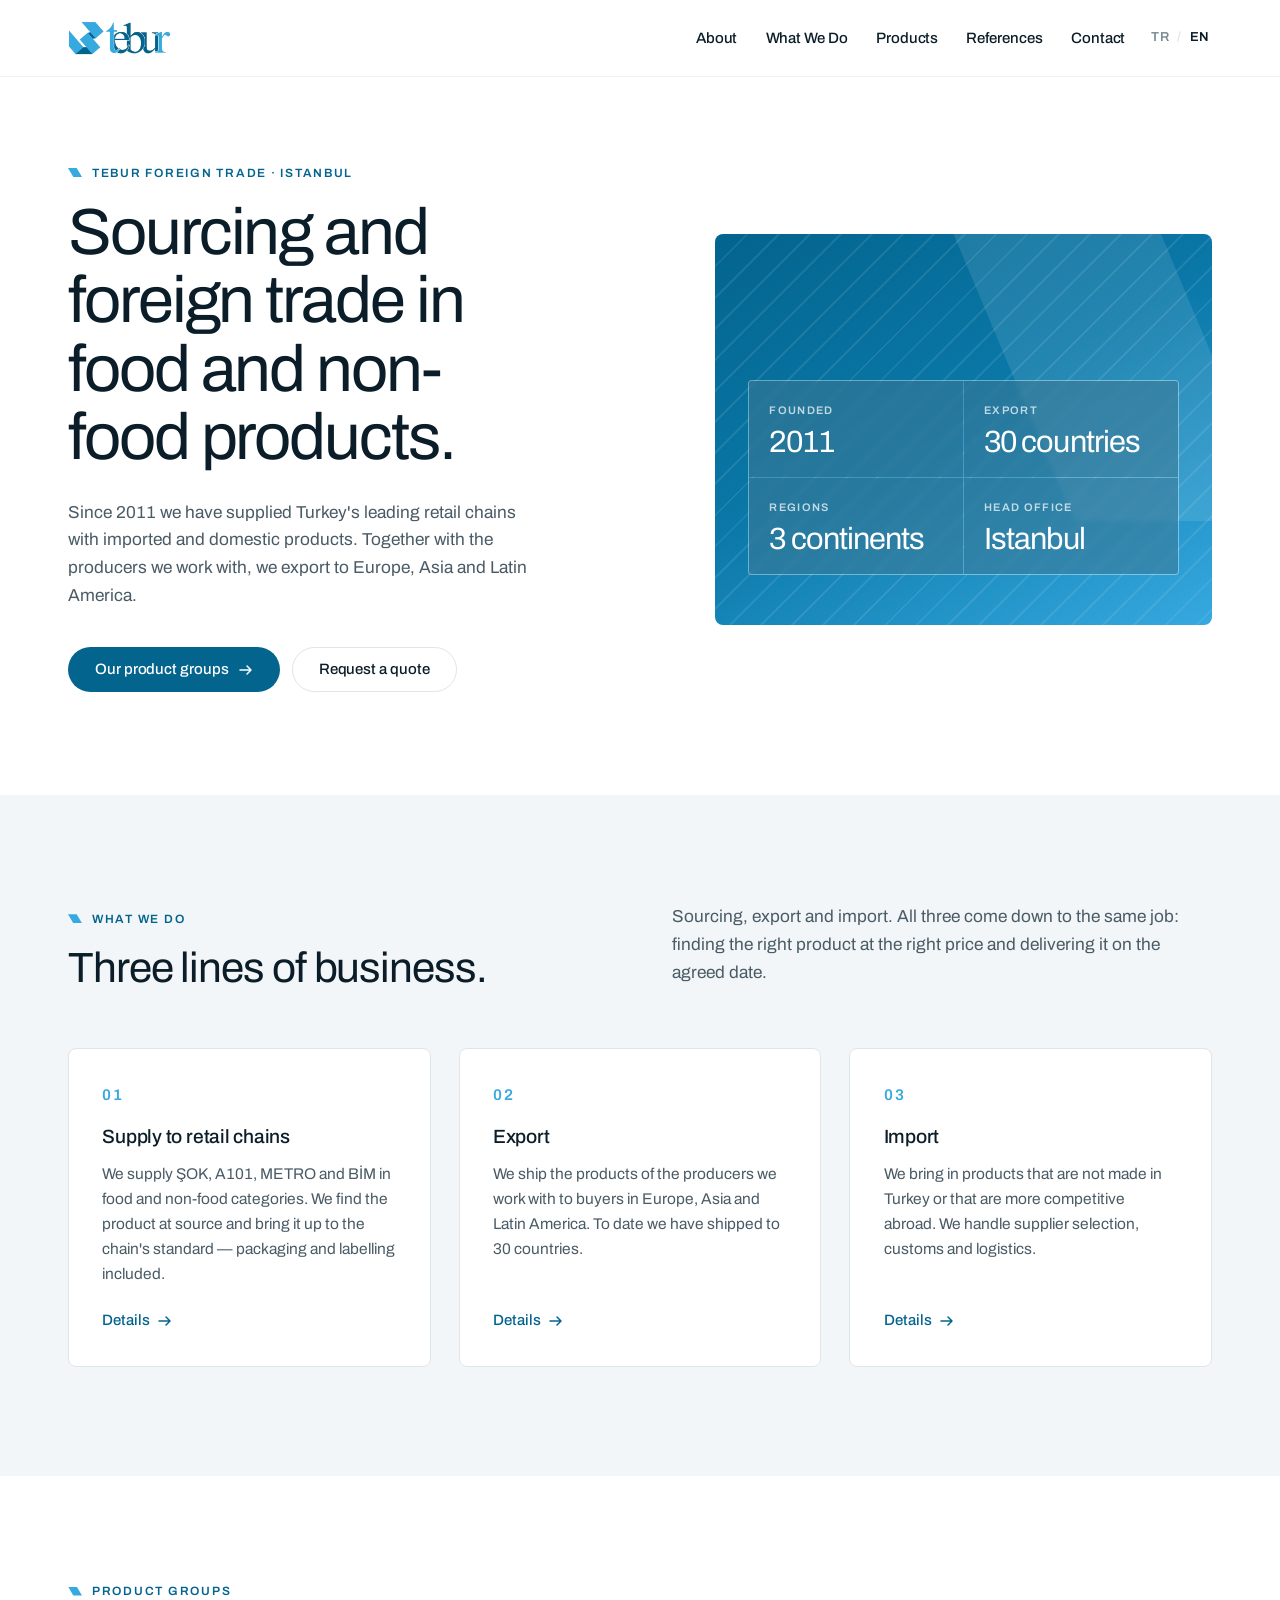
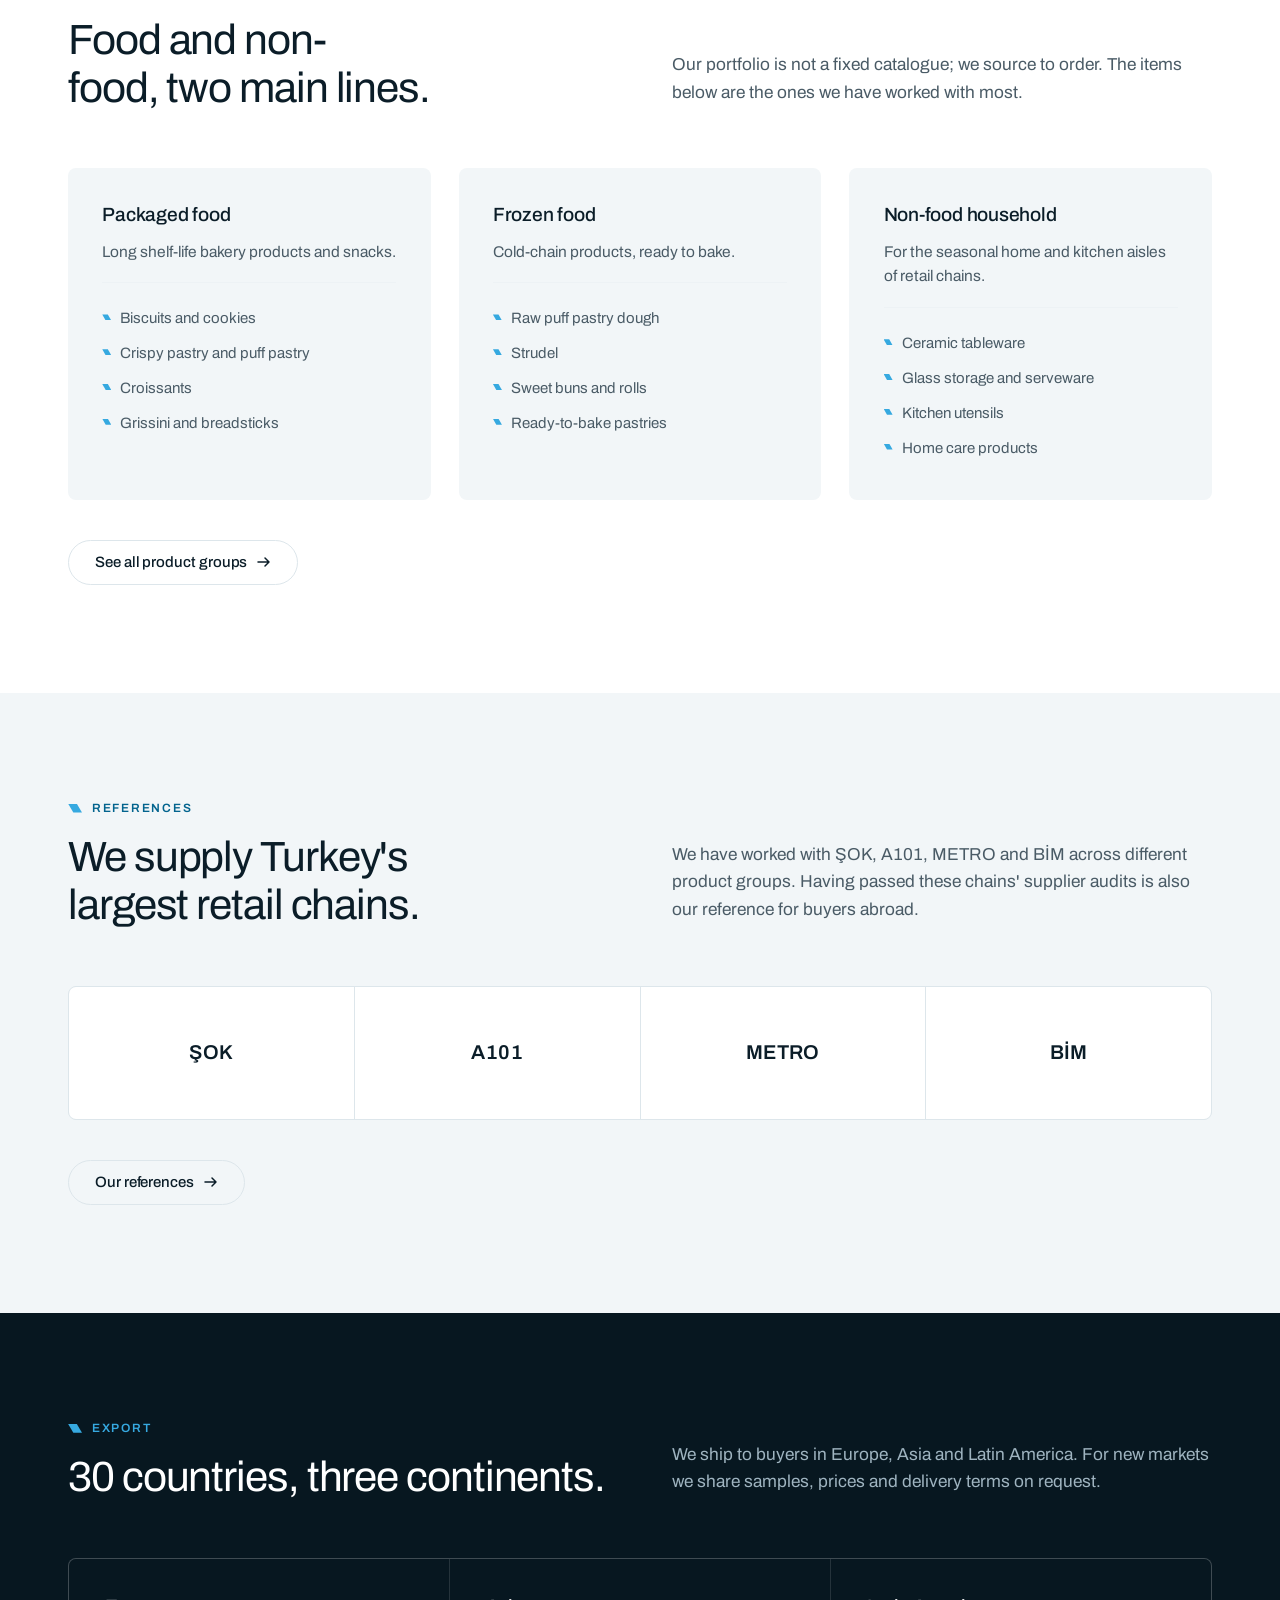
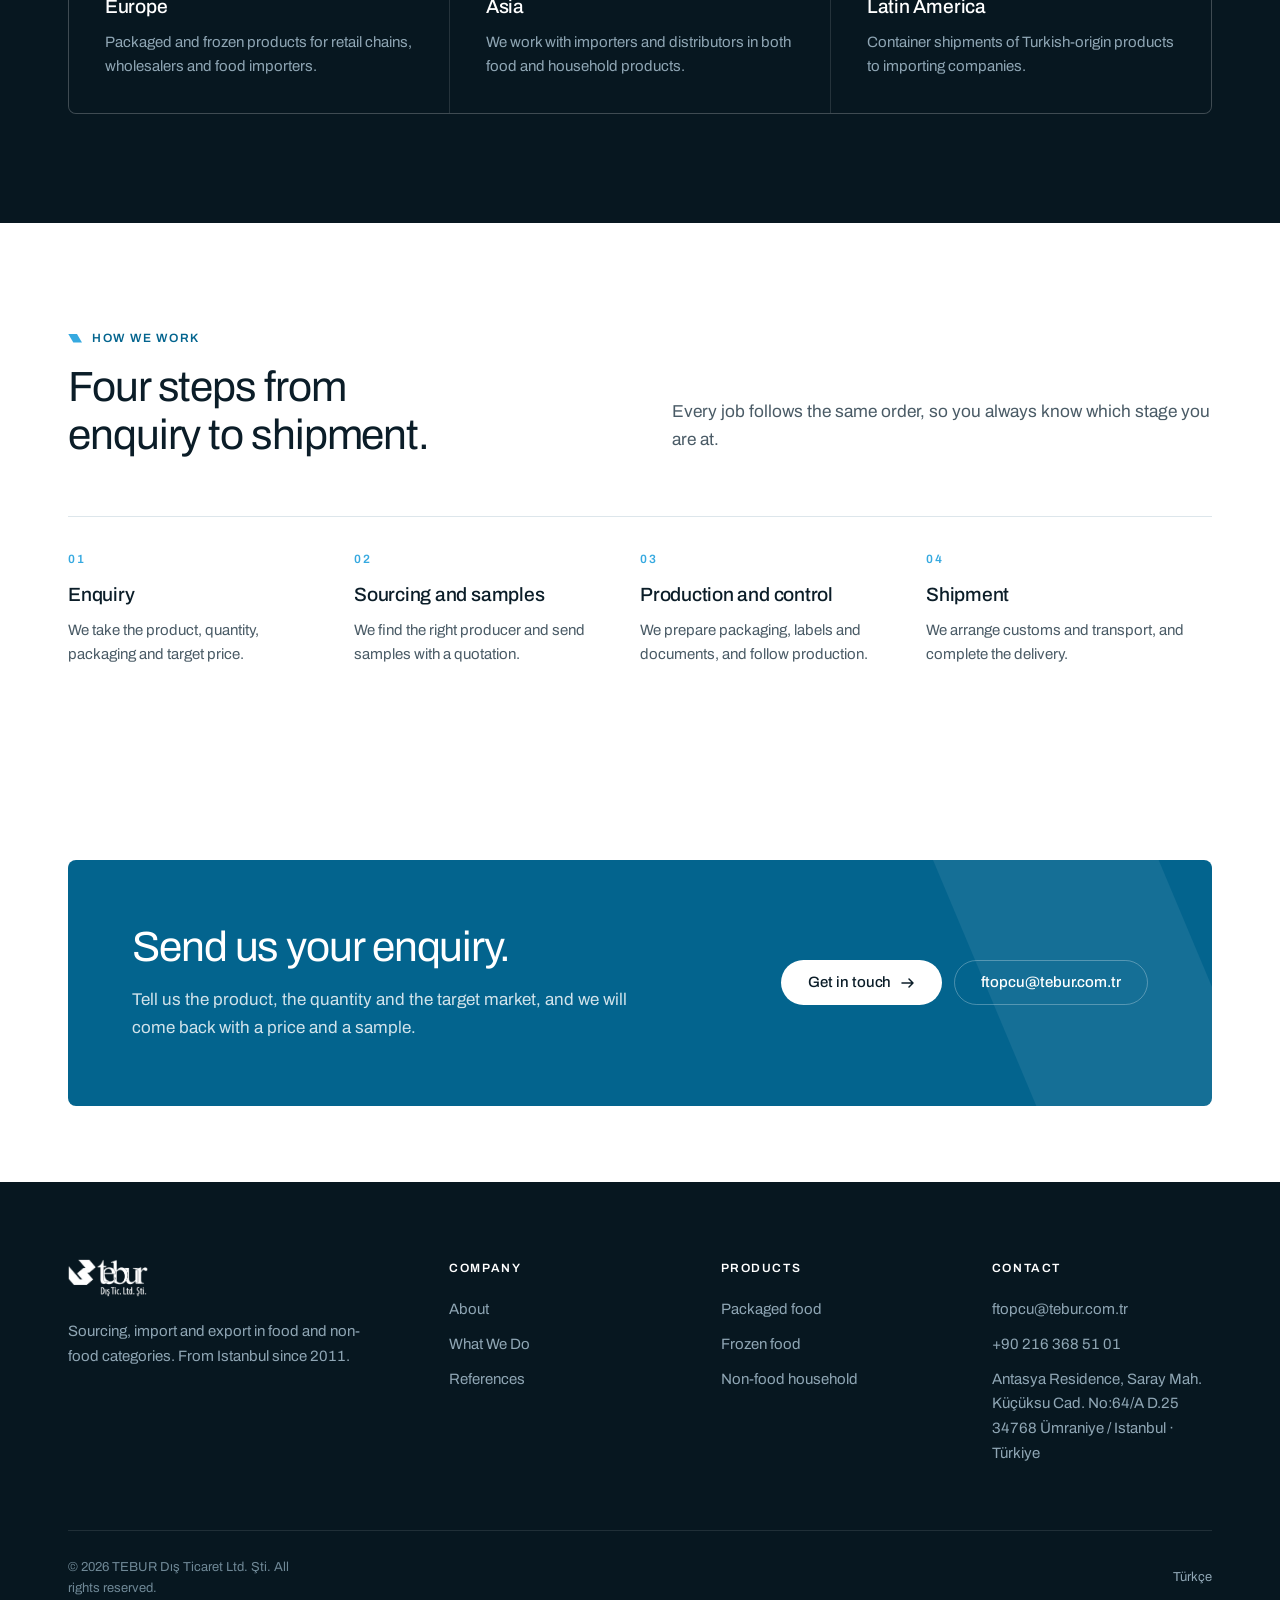
==== en/index.html @ 94c121f2 "TEBUR Dış Ticaret kurumsal web sitesi Türkçe ve İngilizce, 12 sayfalık statik site.  Co-Authored-By:" ====
<!DOCTYPE html>
<html lang="en">
<head>
<meta charset="utf-8">
<meta name="viewport" content="width=device-width, initial-scale=1">
<title>TEBUR Foreign Trade | Sourcing and Export of Food and Non-Food Products</title>
<meta name="description" content="We have supplied Turkey's leading retail chains with food and non-food products since 2011, and export to 30 countries across three continents.">
<link rel="canonical" href="https://www.tebur.com.tr/en/">
<link rel="alternate" hreflang="tr" href="https://www.tebur.com.tr/">
<link rel="alternate" hreflang="en" href="https://www.tebur.com.tr/en/">
<link rel="alternate" hreflang="x-default" href="https://www.tebur.com.tr/">
<meta name="robots" content="index, follow">
<meta name="theme-color" content="#03648E">

<meta property="og:type" content="website">
<meta property="og:locale" content="en_US">
<meta property="og:locale:alternate" content="tr_TR">
<meta property="og:site_name" content="TEBUR Foreign Trade">
<meta property="og:title" content="TEBUR Foreign Trade | Sourcing and Export of Food and Non-Food Products">
<meta property="og:description" content="Supplying retail chains in Turkey, exporting to 30 countries across three continents.">
<meta property="og:url" content="https://www.tebur.com.tr/en/">
<meta property="og:image" content="https://www.tebur.com.tr/assets/img/mark.png">
<meta name="twitter:card" content="summary">

<link rel="icon" href="../assets/img/favicon-32.png" sizes="32x32" type="image/png">
<link rel="apple-touch-icon" href="../assets/img/apple-touch-icon.png">

<link rel="preconnect" href="https://fonts.googleapis.com">
<link rel="preconnect" href="https://fonts.gstatic.com" crossorigin>
<link href="https://fonts.googleapis.com/css2?family=Archivo:wght@300;400;500;600&display=swap" rel="stylesheet">
<link rel="stylesheet" href="../assets/css/style.css">

<script type="application/ld+json">
{
  "@context": "https://schema.org",
  "@type": "Organization",
  "name": "TEBUR Dış Ticaret Ltd. Şti.",
  "alternateName": "TEBUR Foreign Trade",
  "url": "https://www.tebur.com.tr/en/",
  "logo": "https://www.tebur.com.tr/assets/img/logo.png",
  "foundingDate": "2011",
  "description": "Foreign trade company sourcing, importing and exporting food and non-food products.",
  "email": "ftopcu@tebur.com.tr",
  "telephone": "+90 216 368 51 01",
  "faxNumber": "+90 216 368 51 02",
  "address": {
    "@type": "PostalAddress",
    "streetAddress": "Antasya Residence, Saray Mah. Küçüksu Cad. No:64/A D.25",
    "addressLocality": "Ümraniye",
    "addressRegion": "İstanbul",
    "postalCode": "34768",
    "addressCountry": "TR"
  },
  "areaServed": ["Europe", "Asia", "Latin America", "Turkey"],
  "knowsLanguage": ["tr", "en"]
}
</script>
</head>
<body>
<a class="skip-link" href="#main">Skip to content</a>

<header class="site-header">
  <div class="container site-header__inner">
    <a class="brand" href="index.html" aria-label="TEBUR Foreign Trade — home">
      <img src="../assets/img/logo-header.png" alt="TEBUR Dış Ticaret Ltd. Şti." width="793" height="262">
    </a>
    <nav class="nav" id="site-nav" aria-label="Main menu">
      <ul class="nav__list">
        <li><a href="about.html">About</a></li>
        <li><a href="what-we-do.html">What We Do</a></li>
        <li><a href="products.html">Products</a></li>
        <li><a href="references.html">References</a></li>
        <li><a href="contact.html">Contact</a></li>
      </ul>
    </nav>
    <div class="header-actions">
      <div class="lang-switch">
        <a href="../index.html" hreflang="tr">TR</a>
        <span aria-hidden="true">/</span>
        <a href="index.html" aria-current="true" hreflang="en">EN</a>
      </div>
      <button class="nav-toggle" type="button" aria-expanded="false" aria-controls="site-nav" aria-label="Open menu">
        <span class="nav-toggle__bars" aria-hidden="true"></span>
      </button>
    </div>
  </div>
</header>

<main id="main">

  <section class="hero">
    <div class="container hero__grid">
      <div>
        <p class="eyebrow">TEBUR Foreign Trade · Istanbul</p>
        <h1 class="display hero__title">Sourcing and foreign trade in food and non-food products.</h1>
        <p class="lead hero__text">Since 2011 we have supplied Turkey's leading retail chains with imported and domestic products. Together with the producers we work with, we export to Europe, Asia and Latin America.</p>
        <div class="btn-row hero__actions">
          <a class="btn btn--primary" href="products.html">Our product groups
            <svg width="14" height="14" viewBox="0 0 14 14" fill="none" aria-hidden="true"><path d="M1 7h11M8 3l4 4-4 4" stroke="currentColor" stroke-width="1.5" stroke-linecap="round" stroke-linejoin="round"/></svg>
          </a>
          <a class="btn btn--ghost" href="contact.html">Request a quote</a>
        </div>
      </div>

      <div class="hero__panel">
        <div class="hero__panel-content">
          <dl class="panel-stats">
            <div><dt>Founded</dt><dd>2011</dd></div>
            <div><dt>Export</dt><dd>30 countries</dd></div>
            <div><dt>Regions</dt><dd>3 continents</dd></div>
            <div><dt>Head office</dt><dd>Istanbul</dd></div>
          </dl>
        </div>
      </div>
    </div>
  </section>

  <section class="section section--mist">
    <div class="container">
      <div class="split reveal">
        <div>
          <p class="eyebrow">What we do</p>
          <h2 class="h2">Three lines of business.</h2>
        </div>
        <p class="lead">Sourcing, export and import. All three come down to the same job: finding the right product at the right price and delivering it on the agreed date.</p>
      </div>

      <div class="grid grid--3 mt-xl reveal">
        <article class="card">
          <p class="card__index">01</p>
          <h3 class="h3">Supply to retail chains</h3>
          <p>We supply ŞOK, A101, METRO and BİM in food and non-food categories. We find the product at source and bring it up to the chain's standard — packaging and labelling included.</p>
          <a class="link-arrow" href="what-we-do.html">Details
            <svg width="14" height="14" viewBox="0 0 14 14" fill="none" aria-hidden="true"><path d="M1 7h11M8 3l4 4-4 4" stroke="currentColor" stroke-width="1.5" stroke-linecap="round" stroke-linejoin="round"/></svg>
          </a>
        </article>
        <article class="card">
          <p class="card__index">02</p>
          <h3 class="h3">Export</h3>
          <p>We ship the products of the producers we work with to buyers in Europe, Asia and Latin America. To date we have shipped to 30 countries.</p>
          <a class="link-arrow" href="what-we-do.html">Details
            <svg width="14" height="14" viewBox="0 0 14 14" fill="none" aria-hidden="true"><path d="M1 7h11M8 3l4 4-4 4" stroke="currentColor" stroke-width="1.5" stroke-linecap="round" stroke-linejoin="round"/></svg>
          </a>
        </article>
        <article class="card">
          <p class="card__index">03</p>
          <h3 class="h3">Import</h3>
          <p>We bring in products that are not made in Turkey or that are more competitive abroad. We handle supplier selection, customs and logistics.</p>
          <a class="link-arrow" href="what-we-do.html">Details
            <svg width="14" height="14" viewBox="0 0 14 14" fill="none" aria-hidden="true"><path d="M1 7h11M8 3l4 4-4 4" stroke="currentColor" stroke-width="1.5" stroke-linecap="round" stroke-linejoin="round"/></svg>
          </a>
        </article>
      </div>
    </div>
  </section>

  <section class="section">
    <div class="container">
      <div class="split reveal">
        <div>
          <p class="eyebrow">Product groups</p>
          <h2 class="h2">Food and non-food, two main lines.</h2>
        </div>
        <p class="lead">Our portfolio is not a fixed catalogue; we source to order. The items below are the ones we have worked with most.</p>
      </div>

      <div class="grid grid--3 mt-xl reveal">
        <article class="card card--flat">
          <h3 class="h3">Packaged food</h3>
          <p>Long shelf-life bakery products and snacks.</p>
          <ul class="card__list">
            <li>Biscuits and cookies</li>
            <li>Crispy pastry and puff pastry</li>
            <li>Croissants</li>
            <li>Grissini and breadsticks</li>
          </ul>
        </article>
        <article class="card card--flat">
          <h3 class="h3">Frozen food</h3>
          <p>Cold-chain products, ready to bake.</p>
          <ul class="card__list">
            <li>Raw puff pastry dough</li>
            <li>Strudel</li>
            <li>Sweet buns and rolls</li>
            <li>Ready-to-bake pastries</li>
          </ul>
        </article>
        <article class="card card--flat">
          <h3 class="h3">Non-food household</h3>
          <p>For the seasonal home and kitchen aisles of retail chains.</p>
          <ul class="card__list">
            <li>Ceramic tableware</li>
            <li>Glass storage and serveware</li>
            <li>Kitchen utensils</li>
            <li>Home care products</li>
          </ul>
        </article>
      </div>

      <div class="btn-row mt-l reveal">
        <a class="btn btn--ghost" href="products.html">See all product groups
          <svg width="14" height="14" viewBox="0 0 14 14" fill="none" aria-hidden="true"><path d="M1 7h11M8 3l4 4-4 4" stroke="currentColor" stroke-width="1.5" stroke-linecap="round" stroke-linejoin="round"/></svg>
        </a>
      </div>
    </div>
  </section>

  <section class="section section--mist">
    <div class="container">
      <div class="split reveal">
        <div>
          <p class="eyebrow">References</p>
          <h2 class="h2">We supply Turkey's largest retail chains.</h2>
        </div>
        <p class="lead">We have worked with ŞOK, A101, METRO and BİM across different product groups. Having passed these chains' supplier audits is also our reference for buyers abroad.</p>
      </div>

      <ul class="refs mt-xl reveal">
        <li><img src="../assets/img/logos/sok.png" alt="ŞOK Marketler" onerror="this.hidden=true;this.nextElementSibling.hidden=false"><span class="refs__name" hidden>ŞOK</span></li>
        <li><img src="../assets/img/logos/a101.png" alt="A101" onerror="this.hidden=true;this.nextElementSibling.hidden=false"><span class="refs__name" hidden>A101</span></li>
        <li><img src="../assets/img/logos/metro.png" alt="METRO" onerror="this.hidden=true;this.nextElementSibling.hidden=false"><span class="refs__name" hidden>METRO</span></li>
        <li><img src="../assets/img/logos/bim.png" alt="BİM" onerror="this.hidden=true;this.nextElementSibling.hidden=false"><span class="refs__name" hidden>BİM</span></li>
      </ul>

      <div class="btn-row mt-l reveal">
        <a class="btn btn--ghost" href="references.html">Our references
          <svg width="14" height="14" viewBox="0 0 14 14" fill="none" aria-hidden="true"><path d="M1 7h11M8 3l4 4-4 4" stroke="currentColor" stroke-width="1.5" stroke-linecap="round" stroke-linejoin="round"/></svg>
        </a>
      </div>
    </div>
  </section>

  <section class="section section--night">
    <div class="container">
      <div class="split reveal">
        <div>
          <p class="eyebrow">Export</p>
          <h2 class="h2">30 countries, three continents.</h2>
        </div>
        <p class="lead" style="color:#9FB4C0">We ship to buyers in Europe, Asia and Latin America. For new markets we share samples, prices and delivery terms on request.</p>
      </div>

      <ul class="regions mt-xl reveal">
        <li>
          <h3 class="h3">Europe</h3>
          <p>Packaged and frozen products for retail chains, wholesalers and food importers.</p>
        </li>
        <li>
          <h3 class="h3">Asia</h3>
          <p>We work with importers and distributors in both food and household products.</p>
        </li>
        <li>
          <h3 class="h3">Latin America</h3>
          <p>Container shipments of Turkish-origin products to importing companies.</p>
        </li>
      </ul>
    </div>
  </section>

  <section class="section">
    <div class="container">
      <div class="split reveal">
        <div>
          <p class="eyebrow">How we work</p>
          <h2 class="h2">Four steps from enquiry to shipment.</h2>
        </div>
        <p class="lead">Every job follows the same order, so you always know which stage you are at.</p>
      </div>

      <ol class="steps mt-xl reveal">
        <li>
          <span class="steps__num">01</span>
          <h3 class="h3">Enquiry</h3>
          <p>We take the product, quantity, packaging and target price.</p>
        </li>
        <li>
          <span class="steps__num">02</span>
          <h3 class="h3">Sourcing and samples</h3>
          <p>We find the right producer and send samples with a quotation.</p>
        </li>
        <li>
          <span class="steps__num">03</span>
          <h3 class="h3">Production and control</h3>
          <p>We prepare packaging, labels and documents, and follow production.</p>
        </li>
        <li>
          <span class="steps__num">04</span>
          <h3 class="h3">Shipment</h3>
          <p>We arrange customs and transport, and complete the delivery.</p>
        </li>
      </ol>
    </div>
  </section>

  <section class="section section--tight">
    <div class="container">
      <div class="cta reveal">
        <div>
          <h2 class="h2">Send us your enquiry.</h2>
          <p>Tell us the product, the quantity and the target market, and we will come back with a price and a sample.</p>
        </div>
        <div class="btn-row">
          <a class="btn btn--light" href="contact.html">Get in touch
            <svg width="14" height="14" viewBox="0 0 14 14" fill="none" aria-hidden="true"><path d="M1 7h11M8 3l4 4-4 4" stroke="currentColor" stroke-width="1.5" stroke-linecap="round" stroke-linejoin="round"/></svg>
          </a>
          <a class="btn btn--outline-light" href="mailto:ftopcu@tebur.com.tr">ftopcu@tebur.com.tr</a>
        </div>
      </div>
    </div>
  </section>

</main>

<footer class="site-footer">
  <div class="container">
    <div class="site-footer__grid">
      <div>
        <img class="footer-logo" src="../assets/img/logo-white.png" alt="TEBUR Dış Ticaret Ltd. Şti." width="793" height="376">
        <p>Sourcing, import and export in food and non-food categories. From Istanbul since 2011.</p>
      </div>
      <div>
        <h2>Company</h2>
        <ul class="footer-links">
          <li><a href="about.html">About</a></li>
          <li><a href="what-we-do.html">What We Do</a></li>
          <li><a href="references.html">References</a></li>
        </ul>
      </div>
      <div>
        <h2>Products</h2>
        <ul class="footer-links">
          <li><a href="products.html#packaged-food">Packaged food</a></li>
          <li><a href="products.html#frozen-food">Frozen food</a></li>
          <li><a href="products.html#non-food">Non-food household</a></li>
        </ul>
      </div>
      <div>
        <h2>Contact</h2>
        <ul class="footer-links">
          <li><a href="mailto:ftopcu@tebur.com.tr">ftopcu@tebur.com.tr</a></li>
          <li><a href="tel:+902163685101">+90 216 368 51 01</a></li>
          <li>Antasya Residence, Saray Mah.<br>Küçüksu Cad. No:64/A D.25<br>34768 Ümraniye / Istanbul · Türkiye</li>
        </ul>
      </div>
    </div>
    <div class="site-footer__bottom">
      <p>© <span id="yil">2026</span> TEBUR Dış Ticaret Ltd. Şti. All rights reserved.</p>
      <p><a href="../index.html" hreflang="tr" style="color:#8FA6B4">Türkçe</a></p>
    </div>
  </div>
</footer>

<script src="../assets/js/main.js" defer></script>
<script>document.getElementById('yil').textContent = new Date().getFullYear();</script>
</body>
</html>
---- assets/css/style.css ----
/* ==========================================================================
   TEBUR Dış Ticaret — kurumsal web sitesi
   Tasarım sistemi / design system
   ========================================================================== */

/* --- Tokens ------------------------------------------------------------- */

:root {
  /* Marka renkleri logodan alınmıştır */
  --blue:      #36A9E0;   /* logo açık mavi */
  --deep:      #03648E;   /* logo koyu mavi */
  --deep-dark: #024E6F;
  --blue-soft: #E8F4FB;

  --ink:    #0B1D28;
  --body:   #4A5B66;
  --muted:  #7A8B95;

  --paper:  #FFFFFF;
  --mist:   #F2F6F8;
  --line:   #DDE6EB;
  --line-2: #EDF2F5;
  --night:  #071720;
  --night-2:#0E2532;

  --container: 1240px;
  --gutter: clamp(20px, 5vw, 48px);
  --section-y: clamp(72px, 8.5vw, 128px);

  --radius: 4px;
  --radius-lg: 8px;

  --ease: cubic-bezier(0.22, 0.61, 0.36, 1);
}

/* --- Reset -------------------------------------------------------------- */

*, *::before, *::after { box-sizing: border-box; }

html {
  -webkit-text-size-adjust: 100%;
  scroll-behavior: smooth;
  scroll-padding-top: 96px;
}

body {
  margin: 0;
  background: var(--paper);
  color: var(--body);
  font-family: 'Archivo', 'Helvetica Neue', Helvetica, Arial, sans-serif;
  font-size: 1.0625rem;
  line-height: 1.65;
  font-weight: 400;
  -webkit-font-smoothing: antialiased;
  -moz-osx-font-smoothing: grayscale;
  font-variant-numeric: tabular-nums;
}

img, svg, video { max-width: 100%; height: auto; display: block; }
[hidden] { display: none !important; }

h1, h2, h3, h4 {
  color: var(--ink);
  font-weight: 400;
  margin: 0;
  text-wrap: balance;
}

p { margin: 0; }
ul, ol { margin: 0; padding: 0; }

a { color: var(--deep); text-decoration: none; }
a:hover { color: var(--deep-dark); }

:focus-visible {
  outline: 2px solid var(--deep);
  outline-offset: 3px;
  border-radius: 2px;
}

::selection { background: var(--blue); color: #fff; }

.visually-hidden {
  position: absolute; width: 1px; height: 1px;
  padding: 0; margin: -1px; overflow: hidden;
  clip: rect(0 0 0 0); white-space: nowrap; border: 0;
}

.skip-link {
  position: absolute; left: var(--gutter); top: -100px;
  z-index: 200; background: var(--deep); color: #fff;
  padding: 12px 20px; border-radius: var(--radius);
  font-size: 0.9375rem; font-weight: 500;
  transition: top 0.2s var(--ease);
}
.skip-link:focus { top: 12px; color: #fff; }

/* --- Layout ------------------------------------------------------------- */

.container {
  width: 100%;
  max-width: var(--container);
  margin-inline: auto;
  padding-inline: var(--gutter);
}

.container--narrow { max-width: 880px; }

.section { padding-block: var(--section-y); }
.section--tight { padding-block: clamp(56px, 6vw, 88px); }
.section--mist { background: var(--mist); }
.section--night { background: var(--night); color: #9FB4C0; }
.section--night h2, .section--night h3 { color: #fff; }

.rule {
  height: 1px; border: 0; margin: 0;
  background: linear-gradient(90deg, var(--deep), var(--blue) 55%, rgba(54,169,224,0));
}

/* --- Tipografi ---------------------------------------------------------- */

.eyebrow {
  display: flex;
  align-items: center;
  gap: 10px;
  margin: 0 0 20px;
  color: var(--deep);
  font-size: 0.75rem;
  font-weight: 600;
  letter-spacing: 0.145em;
  text-transform: uppercase;
  line-height: 1;
}
.eyebrow::before {
  content: "";
  width: 14px; height: 9px;
  background: var(--blue);
  clip-path: polygon(0 0, 62% 0, 100% 100%, 38% 100%);
  flex: none;
}
.eyebrow--center { justify-content: center; }
.section--night .eyebrow { color: var(--blue); }

.display {
  font-size: clamp(2.45rem, 5.1vw, 4.25rem);
  line-height: 1.05;
  letter-spacing: -0.032em;
  font-weight: 400;
}

.h2 {
  font-size: clamp(1.9rem, 3.3vw, 2.9rem);
  line-height: 1.13;
  letter-spacing: -0.026em;
}

.h3 {
  font-size: clamp(1.2rem, 1.5vw, 1.375rem);
  line-height: 1.3;
  letter-spacing: -0.012em;
  font-weight: 500;
}

.h4 {
  font-size: 1.0625rem;
  line-height: 1.4;
  font-weight: 600;
  letter-spacing: -0.006em;
}

.lead {
  font-size: clamp(1.0625rem, 1.35vw, 1.1875rem);
  line-height: 1.6;
  color: var(--body);
}

.prose p + p { margin-top: 1.15em; }
.prose { max-width: 68ch; }

.text-center { text-align: center; }
.mt-s  { margin-top: 16px; }
.mt-m  { margin-top: 24px; }
.mt-l  { margin-top: 40px; }
.mt-xl { margin-top: 56px; }

/* Bölüm başlığı: sola başlık, sağa açıklama */
.split {
  display: grid;
  grid-template-columns: minmax(0, 1fr) minmax(0, 1fr);
  gap: clamp(28px, 5vw, 80px);
  align-items: end;
}
.split > :last-child { padding-bottom: 6px; }
/* Sağ sütun uzun metinse başlığı yukarı hizala */
.split--top { align-items: start; }
.split--top > :last-child { padding-bottom: 0; }

.intro-center {
  max-width: 760px;
  margin-inline: auto;
  text-align: center;
}

/* --- Butonlar ----------------------------------------------------------- */

.btn {
  display: inline-flex;
  align-items: center;
  gap: 10px;
  padding: 14px 26px;
  border: 1px solid transparent;
  border-radius: 999px;
  font-size: 0.9375rem;
  font-weight: 500;
  letter-spacing: -0.005em;
  line-height: 1;
  cursor: pointer;
  transition: background-color 0.22s var(--ease), color 0.22s var(--ease),
              border-color 0.22s var(--ease), transform 0.22s var(--ease);
}
.btn svg { flex: none; transition: transform 0.25s var(--ease); }
.btn:hover svg { transform: translateX(3px); }

.btn--primary { background: var(--deep); color: #fff; }
.btn--primary:hover { background: var(--deep-dark); color: #fff; }

.btn--ghost { border-color: var(--line); color: var(--ink); background: transparent; }
.btn--ghost:hover { border-color: var(--deep); color: var(--deep); }

.btn--light { background: #fff; color: var(--ink); }
.btn--light:hover { background: var(--blue-soft); color: var(--deep); }

.btn--outline-light { border-color: rgba(255,255,255,0.28); color: #fff; }
.btn--outline-light:hover { border-color: #fff; color: #fff; background: rgba(255,255,255,0.06); }

.btn-row { display: flex; flex-wrap: wrap; gap: 12px; }

.link-arrow {
  display: inline-flex;
  align-items: center;
  gap: 8px;
  font-size: 0.9375rem;
  font-weight: 500;
  color: var(--deep);
}
.link-arrow svg { transition: transform 0.25s var(--ease); }
.link-arrow:hover svg { transform: translateX(4px); }

/* --- Header ------------------------------------------------------------- */

.site-header {
  position: sticky;
  top: 0;
  z-index: 100;
  background: rgba(255,255,255,0.92);
  backdrop-filter: saturate(180%) blur(12px);
  -webkit-backdrop-filter: saturate(180%) blur(12px);
  border-bottom: 1px solid var(--line-2);
}

.site-header__inner {
  display: flex;
  align-items: center;
  gap: 24px;
  height: 76px;
}

.brand { flex: none; display: block; line-height: 0; }
.brand img { height: 34px; width: auto; }

.nav { margin-left: auto; }
.nav__list {
  display: flex;
  align-items: center;
  gap: clamp(18px, 2.2vw, 34px);
  list-style: none;
}
.nav__list a {
  position: relative;
  display: block;
  padding-block: 6px;
  color: var(--ink);
  font-size: 0.9375rem;
  font-weight: 500;
  letter-spacing: -0.005em;
}
.nav__list a::after {
  content: "";
  position: absolute;
  left: 0; right: 0; bottom: -2px;
  height: 2px;
  background: var(--blue);
  transform: scaleX(0);
  transform-origin: left;
  transition: transform 0.28s var(--ease);
}
.nav__list a:hover::after,
.nav__list a[aria-current="page"]::after { transform: scaleX(1); }
.nav__list a[aria-current="page"] { color: var(--deep); }

.header-actions {
  display: flex;
  align-items: center;
  gap: 16px;
  flex: none;
}

.lang-switch {
  display: flex;
  align-items: center;
  gap: 6px;
  font-size: 0.8125rem;
  font-weight: 600;
  letter-spacing: 0.04em;
}
.lang-switch a { color: var(--muted); padding: 4px 2px; }
.lang-switch a:hover { color: var(--deep); }
.lang-switch [aria-current="true"] { color: var(--ink); }
.lang-switch span { color: var(--line); }

.nav-toggle {
  display: none;
  width: 42px; height: 42px;
  align-items: center;
  justify-content: center;
  border: 1px solid var(--line);
  border-radius: var(--radius);
  background: transparent;
  cursor: pointer;
}
.nav-toggle__bars, .nav-toggle__bars::before, .nav-toggle__bars::after {
  display: block;
  width: 17px; height: 1.5px;
  background: var(--ink);
  transition: transform 0.28s var(--ease), opacity 0.2s var(--ease);
}
.nav-toggle__bars { position: relative; }
.nav-toggle__bars::before, .nav-toggle__bars::after { content: ""; position: absolute; left: 0; }
.nav-toggle__bars::before { top: -5.5px; }
.nav-toggle__bars::after  { top: 5.5px; }
.nav-toggle[aria-expanded="true"] .nav-toggle__bars { background: transparent; }
.nav-toggle[aria-expanded="true"] .nav-toggle__bars::before { transform: translateY(5.5px) rotate(45deg); }
.nav-toggle[aria-expanded="true"] .nav-toggle__bars::after  { transform: translateY(-5.5px) rotate(-45deg); }

/* --- Hero --------------------------------------------------------------- */

.hero {
  position: relative;
  padding-block: clamp(56px, 7vw, 104px) clamp(64px, 8vw, 112px);
  overflow: hidden;
}

.hero__grid {
  display: grid;
  grid-template-columns: minmax(0, 1.08fr) minmax(0, 0.92fr);
  gap: clamp(40px, 5vw, 72px);
  align-items: center;
}

.hero__title { max-width: 15ch; }
.hero__text { margin-top: 26px; max-width: 46ch; }
.hero__actions { margin-top: 38px; }

/* Logodaki chevron geometrisinden türetilmiş dekoratif panel */
.hero__panel {
  position: relative;
  aspect-ratio: 4 / 3.15;
  border-radius: var(--radius-lg);
  background: linear-gradient(152deg, var(--deep) 0%, #0A78A8 46%, var(--blue) 100%);
  overflow: hidden;
  display: flex;
  align-items: flex-end;
  padding: clamp(24px, 2.6vw, 38px);
}
.hero__panel::before {
  content: "";
  position: absolute;
  inset: 0;
  background-image:
    repeating-linear-gradient(135deg,
      rgba(255,255,255,0.09) 0px, rgba(255,255,255,0.09) 2px,
      rgba(255,255,255,0) 2px, rgba(255,255,255,0) 22px);
}
.hero__panel::after {
  content: "";
  position: absolute;
  right: -14%;
  top: -18%;
  width: 72%;
  aspect-ratio: 1;
  background: rgba(255,255,255,0.10);
  clip-path: polygon(0 0, 58% 0, 100% 100%, 42% 100%);
}
.hero__panel-content { position: relative; z-index: 1; width: 100%; }

.panel-stats {
  list-style: none;
  display: grid;
  grid-template-columns: repeat(2, minmax(0, 1fr));
  gap: 1px;
  background: rgba(255,255,255,0.22);
  border: 1px solid rgba(255,255,255,0.22);
  border-radius: var(--radius);
  overflow: hidden;
}
.panel-stats > div {
  background: rgba(3, 80, 116, 0.42);
  backdrop-filter: blur(2px);
  padding: 20px 20px 18px;
}
.panel-stats dt {
  font-size: 0.6875rem;
  font-weight: 600;
  letter-spacing: 0.12em;
  text-transform: uppercase;
  color: rgba(255,255,255,0.72);
}
.panel-stats dd {
  margin: 6px 0 0;
  font-size: clamp(1.5rem, 2.4vw, 2rem);
  line-height: 1.1;
  letter-spacing: -0.03em;
  color: #fff;
}

/* --- İstatistik şeridi -------------------------------------------------- */

.stat-band {
  display: grid;
  grid-template-columns: repeat(4, minmax(0, 1fr));
  border-top: 1px solid var(--line);
  border-bottom: 1px solid var(--line);
}
.stat-band > div {
  padding: clamp(28px, 3.4vw, 44px) clamp(18px, 2.4vw, 32px);
  border-left: 1px solid var(--line);
}
.stat-band > div:first-child { border-left: 0; padding-left: 0; }
.stat__value {
  display: block;
  font-size: clamp(1.9rem, 3vw, 2.6rem);
  line-height: 1;
  letter-spacing: -0.035em;
  color: var(--ink);
}
.stat__label {
  display: block;
  margin-top: 10px;
  font-size: 0.875rem;
  line-height: 1.45;
  color: var(--body);
}

/* --- Grid & kartlar ----------------------------------------------------- */

.grid { display: grid; gap: clamp(20px, 2.2vw, 28px); }
.grid--2 { grid-template-columns: repeat(2, minmax(0, 1fr)); }
.grid--3 { grid-template-columns: repeat(3, minmax(0, 1fr)); }
.grid--4 { grid-template-columns: repeat(4, minmax(0, 1fr)); }

.card {
  position: relative;
  display: flex;
  flex-direction: column;
  padding: clamp(26px, 2.6vw, 38px);
  background: var(--paper);
  border: 1px solid var(--line);
  border-radius: var(--radius-lg);
  transition: border-color 0.28s var(--ease), transform 0.28s var(--ease);
}
.card:hover { border-color: var(--blue); }
a.card:hover { transform: translateY(-3px); }
.card__index {
  font-size: 0.75rem;
  font-weight: 600;
  letter-spacing: 0.13em;
  color: var(--blue);
  margin-bottom: 18px;
}
.card .h3 { margin-bottom: 12px; }
.card p { font-size: 0.9688rem; line-height: 1.6; }
.card .link-arrow { margin-top: auto; padding-top: 22px; }

.card--flat { background: var(--mist); border-color: transparent; }
.card--flat:hover { border-color: var(--line); }

/* Ürün kategorisi listesi */
.card__list {
  list-style: none;
  margin-top: 18px;
  padding-top: 18px;
  border-top: 1px solid var(--line-2);
  font-size: 0.9375rem;
  color: var(--body);
}
.card__list li { padding: 5px 0 5px 18px; position: relative; }
.card__list li::before {
  content: "";
  position: absolute;
  left: 0; top: 13px;
  width: 9px; height: 6px;
  background: var(--blue);
  clip-path: polygon(0 0, 62% 0, 100% 100%, 38% 100%);
}

/* --- Süreç adımları ----------------------------------------------------- */

.steps {
  list-style: none;
  display: grid;
  grid-template-columns: repeat(4, minmax(0, 1fr));
  gap: 0;
  border-top: 1px solid var(--line);
}
.steps li {
  padding: 32px clamp(18px, 2vw, 30px) 8px 0;
  border-top: 2px solid transparent;
  margin-top: -1px;
  transition: border-color 0.3s var(--ease);
}
.steps li:hover { border-top-color: var(--blue); }
.steps__num {
  display: block;
  font-size: 0.75rem;
  font-weight: 600;
  letter-spacing: 0.13em;
  color: var(--blue);
  margin-bottom: 14px;
}
.steps h3 { margin-bottom: 10px; }
.steps p { font-size: 0.9375rem; line-height: 1.6; }

/* --- Referans logoları -------------------------------------------------- */

.refs {
  list-style: none;
  display: grid;
  grid-template-columns: repeat(4, minmax(0, 1fr));
  border: 1px solid var(--line);
  border-radius: var(--radius-lg);
  overflow: hidden;
  background: var(--line);
  gap: 1px;
}
.refs li {
  background: var(--paper);
  min-height: 132px;
  display: flex;
  align-items: center;
  justify-content: center;
  padding: 28px 24px;
  transition: background-color 0.28s var(--ease);
}
.refs li:hover { background: var(--mist); }
.refs img {
  max-height: 46px;
  width: auto;
  object-fit: contain;
  filter: grayscale(1);
  opacity: 0.72;
  transition: filter 0.28s var(--ease), opacity 0.28s var(--ease);
}
.refs li:hover img { filter: grayscale(0); opacity: 1; }
/* Logo dosyası yoksa markanın adı tipografik olarak görünür */
.refs__name {
  font-size: 1.25rem;
  font-weight: 600;
  letter-spacing: 0.02em;
  color: var(--ink);
}

/* --- Bölge / ihracat ---------------------------------------------------- */

.regions {
  list-style: none;
  display: grid;
  grid-template-columns: repeat(3, minmax(0, 1fr));
  gap: 1px;
  background: rgba(255,255,255,0.12);
  border: 1px solid rgba(255,255,255,0.12);
  border-radius: var(--radius-lg);
  overflow: hidden;
}
.regions li { background: var(--night); padding: clamp(26px, 2.8vw, 36px); }
.regions h3 { margin-bottom: 10px; }
.regions p { font-size: 0.9375rem; line-height: 1.6; color: #8FA6B4; }

/* --- Değerler / madde listesi ------------------------------------------- */

.value-list { list-style: none; }
.value-list li {
  padding: 26px 0;
  border-top: 1px solid var(--line);
  display: grid;
  grid-template-columns: minmax(0, 260px) minmax(0, 1fr);
  gap: clamp(20px, 3vw, 48px);
  align-items: start;
}
.value-list li:last-child { border-bottom: 1px solid var(--line); }
.value-list h3 { letter-spacing: -0.01em; }
.value-list p { font-size: 0.9688rem; }

/* --- İletişim ----------------------------------------------------------- */

.contact-grid {
  display: grid;
  grid-template-columns: minmax(0, 1fr) minmax(0, 1fr);
  gap: clamp(32px, 5vw, 72px);
}

.detail-list { margin: 0; }
.detail-list > div {
  padding: 20px 0;
  border-top: 1px solid var(--line);
  display: grid;
  grid-template-columns: minmax(0, 140px) minmax(0, 1fr);
  gap: 20px;
  align-items: baseline;
}
.detail-list > div:last-child { border-bottom: 1px solid var(--line); }
.detail-list dt {
  font-size: 0.75rem;
  font-weight: 600;
  letter-spacing: 0.12em;
  text-transform: uppercase;
  color: var(--muted);
}
.detail-list dd { margin: 0; color: var(--ink); font-size: 1rem; line-height: 1.55; }
.detail-list a { color: var(--ink); border-bottom: 1px solid var(--line); }
.detail-list a:hover { color: var(--deep); border-color: var(--deep); }

.form-grid { display: grid; gap: 18px; }
.field label {
  display: block;
  margin-bottom: 8px;
  font-size: 0.8125rem;
  font-weight: 600;
  letter-spacing: 0.04em;
  color: var(--ink);
}
.field input, .field textarea, .field select {
  width: 100%;
  padding: 13px 15px;
  font: inherit;
  font-size: 0.9688rem;
  color: var(--ink);
  background: var(--paper);
  border: 1px solid var(--line);
  border-radius: var(--radius);
  transition: border-color 0.2s var(--ease), box-shadow 0.2s var(--ease);
}
.field textarea { min-height: 150px; resize: vertical; }
.field input:focus, .field textarea:focus, .field select:focus {
  outline: none;
  border-color: var(--deep);
  box-shadow: 0 0 0 3px rgba(3, 100, 142, 0.12);
}
.field-note { font-size: 0.8125rem; color: var(--muted); line-height: 1.5; }

.map-embed {
  border: 1px solid var(--line);
  border-radius: var(--radius-lg);
  overflow: hidden;
  line-height: 0;
}
.map-embed iframe { width: 100%; height: 380px; border: 0; display: block; }

/* --- CTA bandı ---------------------------------------------------------- */

.cta {
  position: relative;
  background: var(--deep);
  color: #fff;
  border-radius: var(--radius-lg);
  padding: clamp(40px, 5vw, 68px);
  overflow: hidden;
  display: grid;
  grid-template-columns: minmax(0, 1fr) auto;
  gap: clamp(24px, 4vw, 56px);
  align-items: center;
}
.cta::after {
  content: "";
  position: absolute;
  right: -6%; top: -40%;
  width: 34%; aspect-ratio: 1;
  background: rgba(255,255,255,0.07);
  clip-path: polygon(0 0, 58% 0, 100% 100%, 42% 100%);
}
.cta h2 { color: #fff; position: relative; z-index: 1; }
.cta p { margin-top: 14px; color: rgba(255,255,255,0.82); position: relative; z-index: 1; max-width: 52ch; }
.cta .btn-row { position: relative; z-index: 1; }

/* --- Sayfa başlığı ------------------------------------------------------ */

.page-head {
  padding-block: clamp(48px, 6vw, 84px) clamp(40px, 5vw, 64px);
  border-bottom: 1px solid var(--line);
}
.page-head__title { max-width: 18ch; }
.page-head .lead { margin-top: 22px; max-width: 56ch; }

.breadcrumb {
  list-style: none;
  display: flex;
  flex-wrap: wrap;
  gap: 8px;
  margin-bottom: 22px;
  font-size: 0.8125rem;
  color: var(--muted);
}
.breadcrumb a { color: var(--muted); }
.breadcrumb a:hover { color: var(--deep); }
.breadcrumb li + li::before { content: "/"; margin-right: 8px; color: var(--line); }

/* --- Footer ------------------------------------------------------------- */

.site-footer {
  background: var(--night);
  color: #8FA6B4;
  padding-block: clamp(56px, 6vw, 84px) 0;
  font-size: 0.9375rem;
}
.site-footer__grid {
  display: grid;
  grid-template-columns: minmax(0, 1.5fr) repeat(3, minmax(0, 1fr));
  gap: clamp(28px, 4vw, 56px);
}
.site-footer img.footer-logo { height: 38px; width: auto; margin-bottom: 22px; }
.site-footer p { line-height: 1.65; max-width: 34ch; }
.site-footer h2 {
  font-size: 0.75rem;
  font-weight: 600;
  letter-spacing: 0.13em;
  text-transform: uppercase;
  color: #fff;
  margin-bottom: 18px;
}
.footer-links { list-style: none; }
.footer-links li + li { margin-top: 10px; }
.footer-links a { color: #8FA6B4; }
.footer-links a:hover { color: #fff; }

.site-footer__bottom {
  margin-top: clamp(44px, 5vw, 64px);
  padding-block: 26px;
  border-top: 1px solid rgba(255,255,255,0.10);
  display: flex;
  flex-wrap: wrap;
  gap: 12px 24px;
  justify-content: space-between;
  align-items: center;
  font-size: 0.8125rem;
  color: #6F8896;
}

/* --- Giriş animasyonu --------------------------------------------------- */

.reveal {
  opacity: 0;
  transform: translateY(16px);
  transition: opacity 0.7s var(--ease), transform 0.7s var(--ease);
}
.reveal.is-visible { opacity: 1; transform: none; }

@media (prefers-reduced-motion: reduce) {
  html { scroll-behavior: auto; }
  .reveal { opacity: 1; transform: none; transition: none; }
  *, *::before, *::after { animation-duration: 0.01ms !important; transition-duration: 0.01ms !important; }
}

/* --- Responsive --------------------------------------------------------- */

@media (max-width: 1080px) {
  .hero__grid { grid-template-columns: 1fr; gap: 44px; }
  .hero__panel { aspect-ratio: 16 / 8; }
  .hero__title { max-width: 18ch; }
  .site-footer__grid { grid-template-columns: repeat(2, minmax(0, 1fr)); }
  .site-footer__grid > :first-child { grid-column: 1 / -1; }
}

@media (max-width: 900px) {
  .site-header__inner { height: 68px; }
  .brand img { height: 29px; }
  .nav-toggle { display: inline-flex; order: 3; }
  .nav {
    position: fixed;
    inset: 68px 0 auto;
    background: var(--paper);
    border-bottom: 1px solid var(--line);
    padding: 8px var(--gutter) 28px;
    transform: translateY(-8px);
    opacity: 0;
    visibility: hidden;
    transition: opacity 0.25s var(--ease), transform 0.25s var(--ease), visibility 0.25s;
    max-height: calc(100dvh - 68px);
    overflow-y: auto;
  }
  .nav.is-open { opacity: 1; visibility: visible; transform: none; }
  .nav__list { flex-direction: column; align-items: stretch; gap: 0; }
  .nav__list li { border-bottom: 1px solid var(--line-2); }
  .nav__list a { padding: 16px 0; font-size: 1.0625rem; }
  .nav__list a::after { display: none; }
  .header-actions { margin-left: auto; }
  .grid--3, .grid--4 { grid-template-columns: repeat(2, minmax(0, 1fr)); }
  .steps { grid-template-columns: repeat(2, minmax(0, 1fr)); }
  .steps li { border-top: 1px solid var(--line); padding-right: 20px; }
  .regions { grid-template-columns: 1fr; }
  .split { grid-template-columns: 1fr; align-items: start; gap: 22px; }
  .split > :last-child { padding-bottom: 0; }
  .contact-grid { grid-template-columns: 1fr; }
  .stat-band { grid-template-columns: repeat(2, minmax(0, 1fr)); }
  .stat-band > div { border-left: 0; padding-left: 0; padding-right: 20px; }
  .stat-band > div:nth-child(n+3) { border-top: 1px solid var(--line); }
  .cta { grid-template-columns: 1fr; }
}

@media (max-width: 640px) {
  body { font-size: 1rem; }
  .grid--2, .grid--3, .grid--4 { grid-template-columns: 1fr; }
  .refs { grid-template-columns: repeat(2, minmax(0, 1fr)); }
  .steps { grid-template-columns: 1fr; }
  .value-list li { grid-template-columns: 1fr; gap: 10px; }
  .detail-list > div { grid-template-columns: 1fr; gap: 6px; }
  .stat-band { grid-template-columns: 1fr; }
  .stat-band > div { border-left: 0; padding-left: 0; }
  .stat-band > div + div { border-top: 1px solid var(--line); }
  .hero__panel { aspect-ratio: auto; }
  .panel-stats { grid-template-columns: 1fr; }
  .btn { width: 100%; justify-content: center; }
  .btn-row { flex-direction: column; align-items: stretch; }
}

@media print {
  .site-header, .site-footer, .cta, .nav-toggle { display: none; }
  body { color: #000; }
}
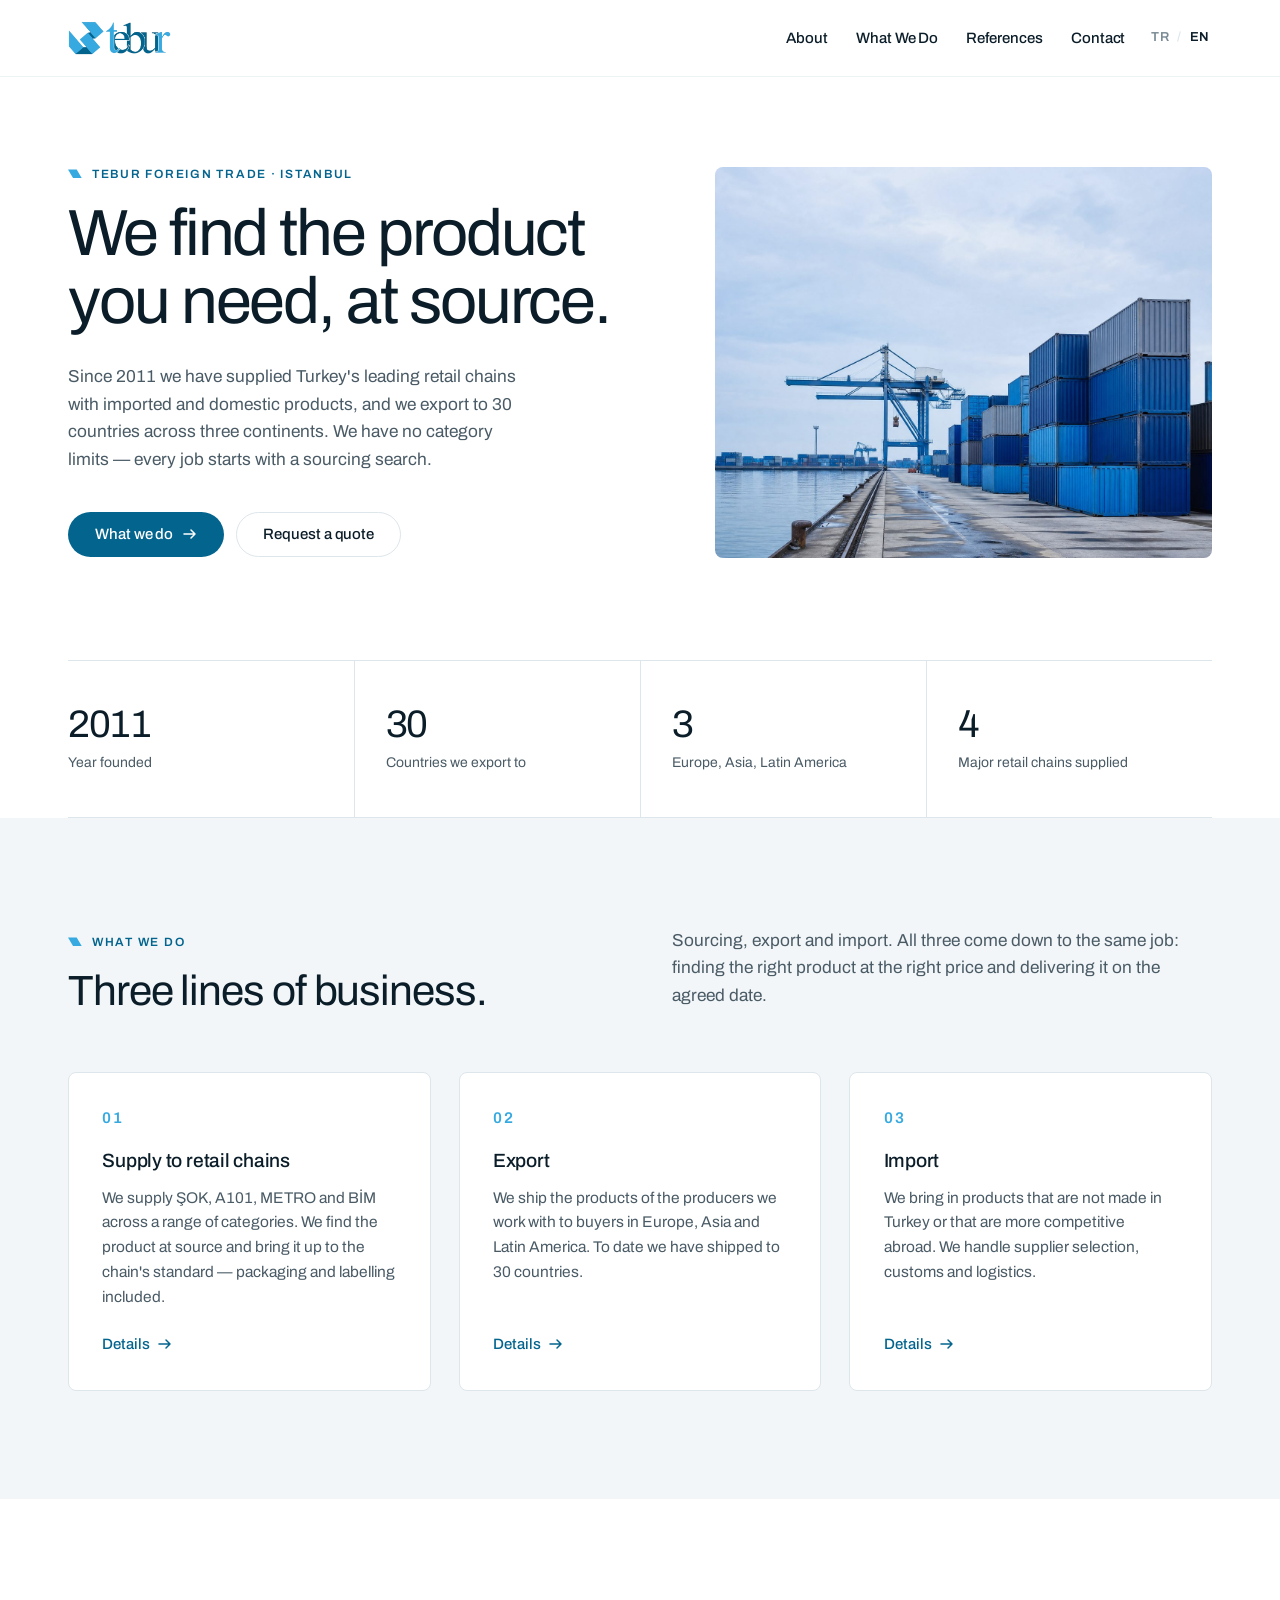
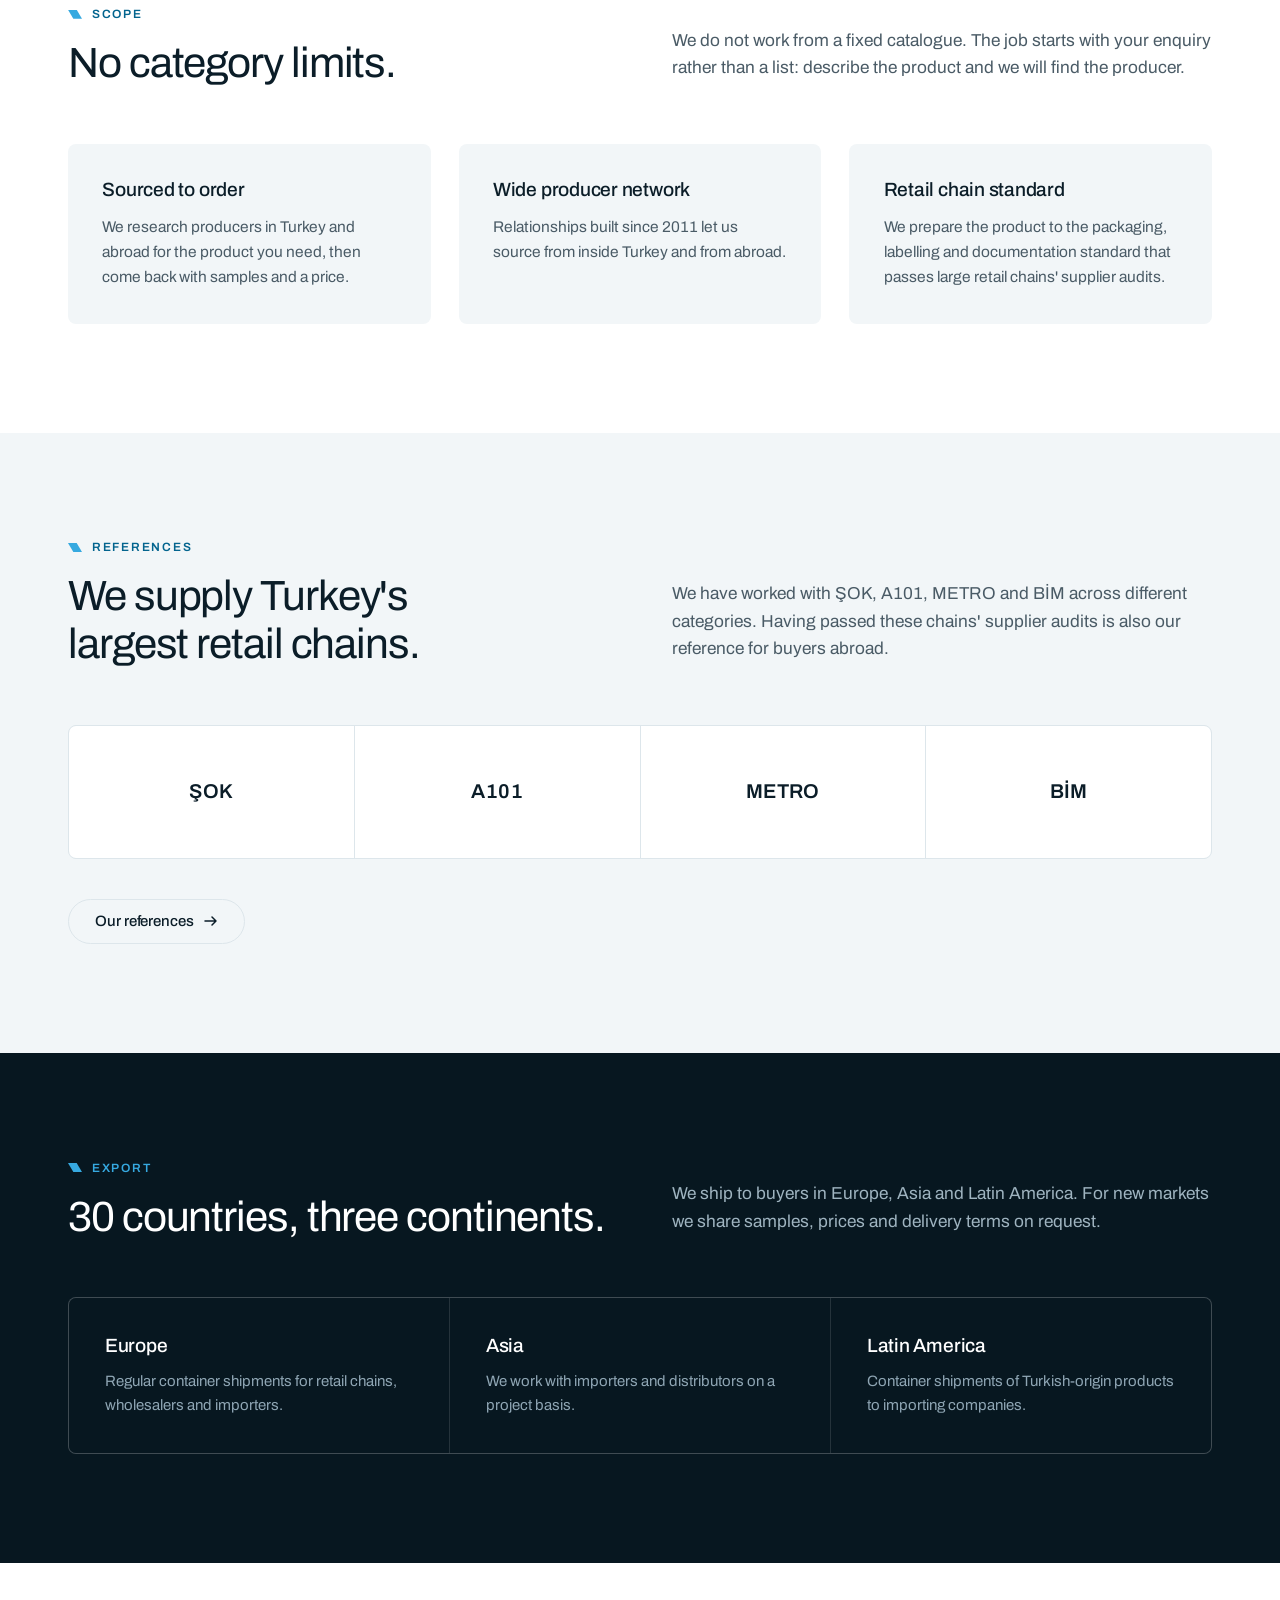
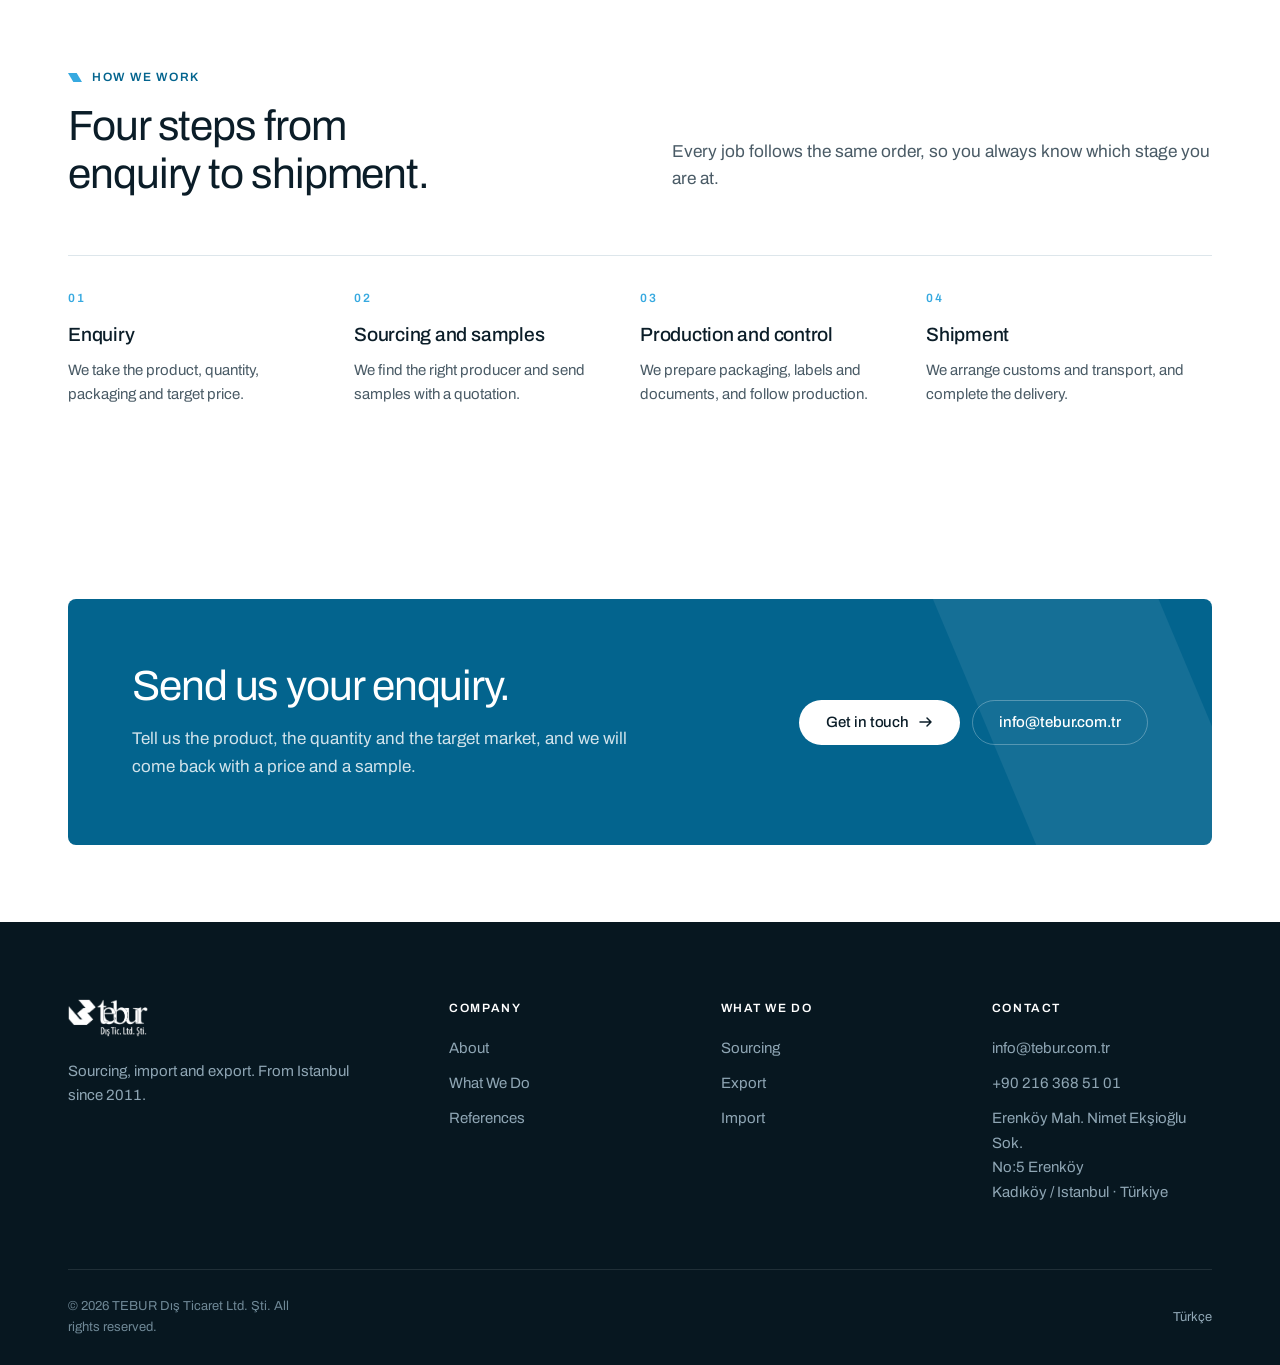
==== commit 6cdce217: "Musteri geri bildirimi: adres, iletisim ve kapsam guncellemesi - Adres Erenkoy Mah. Nimet Eksioglu S" ====
--- a/en/index.html
+++ b/en/index.html
@@ -3,8 +3,8 @@
 <head>
 <meta charset="utf-8">
 <meta name="viewport" content="width=device-width, initial-scale=1">
-<title>TEBUR Foreign Trade | Sourcing and Export of Food and Non-Food Products</title>
-<meta name="description" content="We have supplied Turkey's leading retail chains with food and non-food products since 2011, and export to 30 countries across three continents.">
+<title>TEBUR Foreign Trade | Sourcing, Import and Export</title>
+<meta name="description" content="We have supplied Turkey's leading retail chains since 2011 and export to 30 countries across three continents. We source to order, with no category limits.">
 <link rel="canonical" href="https://www.tebur.com.tr/en/">
 <link rel="alternate" hreflang="tr" href="https://www.tebur.com.tr/">
 <link rel="alternate" hreflang="en" href="https://www.tebur.com.tr/en/">
@@ -16,8 +16,8 @@
 <meta property="og:locale" content="en_US">
 <meta property="og:locale:alternate" content="tr_TR">
 <meta property="og:site_name" content="TEBUR Foreign Trade">
-<meta property="og:title" content="TEBUR Foreign Trade | Sourcing and Export of Food and Non-Food Products">
-<meta property="og:description" content="Supplying retail chains in Turkey, exporting to 30 countries across three continents.">
+<meta property="og:title" content="TEBUR Foreign Trade | Sourcing, Import and Export">
+<meta property="og:description" content="Supplying retail chains in Turkey, exporting to 30 countries. Sourced to order, no category limits.">
 <meta property="og:url" content="https://www.tebur.com.tr/en/">
 <meta property="og:image" content="https://www.tebur.com.tr/assets/img/mark.png">
 <meta name="twitter:card" content="summary">
@@ -39,16 +39,15 @@
   "url": "https://www.tebur.com.tr/en/",
   "logo": "https://www.tebur.com.tr/assets/img/logo.png",
   "foundingDate": "2011",
-  "description": "Foreign trade company sourcing, importing and exporting food and non-food products.",
-  "email": "ftopcu@tebur.com.tr",
+  "description": "Foreign trade company providing sourcing, import and export services.",
+  "email": "info@tebur.com.tr",
   "telephone": "+90 216 368 51 01",
   "faxNumber": "+90 216 368 51 02",
   "address": {
     "@type": "PostalAddress",
-    "streetAddress": "Antasya Residence, Saray Mah. Küçüksu Cad. No:64/A D.25",
-    "addressLocality": "Ümraniye",
+    "streetAddress": "Erenköy Mah. Nimet Ekşioğlu Sok. No:5",
+    "addressLocality": "Kadıköy",
     "addressRegion": "İstanbul",
-    "postalCode": "34768",
     "addressCountry": "TR"
   },
   "areaServed": ["Europe", "Asia", "Latin America", "Turkey"],
@@ -68,7 +67,6 @@
       <ul class="nav__list">
         <li><a href="about.html">About</a></li>
         <li><a href="what-we-do.html">What We Do</a></li>
-        <li><a href="products.html">Products</a></li>
         <li><a href="references.html">References</a></li>
         <li><a href="contact.html">Contact</a></li>
       </ul>
@@ -92,28 +90,42 @@
     <div class="container hero__grid">
       <div>
         <p class="eyebrow">TEBUR Foreign Trade · Istanbul</p>
-        <h1 class="display hero__title">Sourcing and foreign trade in food and non-food products.</h1>
-        <p class="lead hero__text">Since 2011 we have supplied Turkey's leading retail chains with imported and domestic products. Together with the producers we work with, we export to Europe, Asia and Latin America.</p>
+        <h1 class="display hero__title">We find the product you need, at source.</h1>
+        <p class="lead hero__text">Since 2011 we have supplied Turkey's leading retail chains with imported and domestic products, and we export to 30 countries across three continents. We have no category limits — every job starts with a sourcing search.</p>
         <div class="btn-row hero__actions">
-          <a class="btn btn--primary" href="products.html">Our product groups
+          <a class="btn btn--primary" href="what-we-do.html">What we do
             <svg width="14" height="14" viewBox="0 0 14 14" fill="none" aria-hidden="true"><path d="M1 7h11M8 3l4 4-4 4" stroke="currentColor" stroke-width="1.5" stroke-linecap="round" stroke-linejoin="round"/></svg>
           </a>
           <a class="btn btn--ghost" href="contact.html">Request a quote</a>
         </div>
       </div>
 
-      <div class="hero__panel">
-        <div class="hero__panel-content">
-          <dl class="panel-stats">
-            <div><dt>Founded</dt><dd>2011</dd></div>
-            <div><dt>Export</dt><dd>30 countries</dd></div>
-            <div><dt>Regions</dt><dd>3 continents</dd></div>
-            <div><dt>Head office</dt><dd>Istanbul</dd></div>
-          </dl>
-        </div>
-      </div>
-    </div>
-  </section>
+      <div class="hero__media">
+        <img src="../assets/img/hero-liman.jpg" alt="Shipping containers stacked at a container terminal with a quay crane" width="1400" height="1050" fetchpriority="high">
+      </div>
+    </div>
+  </section>
+
+  <div class="container">
+    <div class="stat-band reveal">
+      <div>
+        <span class="stat__value">2011</span>
+        <span class="stat__label">Year founded</span>
+      </div>
+      <div>
+        <span class="stat__value">30</span>
+        <span class="stat__label">Countries we export to</span>
+      </div>
+      <div>
+        <span class="stat__value">3</span>
+        <span class="stat__label">Europe, Asia, Latin America</span>
+      </div>
+      <div>
+        <span class="stat__value">4</span>
+        <span class="stat__label">Major retail chains supplied</span>
+      </div>
+    </div>
+  </div>
 
   <section class="section section--mist">
     <div class="container">
@@ -129,7 +141,7 @@
         <article class="card">
           <p class="card__index">01</p>
           <h3 class="h3">Supply to retail chains</h3>
-          <p>We supply ŞOK, A101, METRO and BİM in food and non-food categories. We find the product at source and bring it up to the chain's standard — packaging and labelling included.</p>
+          <p>We supply ŞOK, A101, METRO and BİM across a range of categories. We find the product at source and bring it up to the chain's standard — packaging and labelling included.</p>
           <a class="link-arrow" href="what-we-do.html">Details
             <svg width="14" height="14" viewBox="0 0 14 14" fill="none" aria-hidden="true"><path d="M1 7h11M8 3l4 4-4 4" stroke="currentColor" stroke-width="1.5" stroke-linecap="round" stroke-linejoin="round"/></svg>
           </a>
@@ -158,49 +170,25 @@
     <div class="container">
       <div class="split reveal">
         <div>
-          <p class="eyebrow">Product groups</p>
-          <h2 class="h2">Food and non-food, two main lines.</h2>
-        </div>
-        <p class="lead">Our portfolio is not a fixed catalogue; we source to order. The items below are the ones we have worked with most.</p>
+          <p class="eyebrow">Scope</p>
+          <h2 class="h2">No category limits.</h2>
+        </div>
+        <p class="lead">We do not work from a fixed catalogue. The job starts with your enquiry rather than a list: describe the product and we will find the producer.</p>
       </div>
 
       <div class="grid grid--3 mt-xl reveal">
         <article class="card card--flat">
-          <h3 class="h3">Packaged food</h3>
-          <p>Long shelf-life bakery products and snacks.</p>
-          <ul class="card__list">
-            <li>Biscuits and cookies</li>
-            <li>Crispy pastry and puff pastry</li>
-            <li>Croissants</li>
-            <li>Grissini and breadsticks</li>
-          </ul>
+          <h3 class="h3">Sourced to order</h3>
+          <p>We research producers in Turkey and abroad for the product you need, then come back with samples and a price.</p>
         </article>
         <article class="card card--flat">
-          <h3 class="h3">Frozen food</h3>
-          <p>Cold-chain products, ready to bake.</p>
-          <ul class="card__list">
-            <li>Raw puff pastry dough</li>
-            <li>Strudel</li>
-            <li>Sweet buns and rolls</li>
-            <li>Ready-to-bake pastries</li>
-          </ul>
+          <h3 class="h3">Wide producer network</h3>
+          <p>Relationships built since 2011 let us source from inside Turkey and from abroad.</p>
         </article>
         <article class="card card--flat">
-          <h3 class="h3">Non-food household</h3>
-          <p>For the seasonal home and kitchen aisles of retail chains.</p>
-          <ul class="card__list">
-            <li>Ceramic tableware</li>
-            <li>Glass storage and serveware</li>
-            <li>Kitchen utensils</li>
-            <li>Home care products</li>
-          </ul>
-        </article>
-      </div>
-
-      <div class="btn-row mt-l reveal">
-        <a class="btn btn--ghost" href="products.html">See all product groups
-          <svg width="14" height="14" viewBox="0 0 14 14" fill="none" aria-hidden="true"><path d="M1 7h11M8 3l4 4-4 4" stroke="currentColor" stroke-width="1.5" stroke-linecap="round" stroke-linejoin="round"/></svg>
-        </a>
+          <h3 class="h3">Retail chain standard</h3>
+          <p>We prepare the product to the packaging, labelling and documentation standard that passes large retail chains' supplier audits.</p>
+        </article>
       </div>
     </div>
   </section>
@@ -212,7 +200,7 @@
           <p class="eyebrow">References</p>
           <h2 class="h2">We supply Turkey's largest retail chains.</h2>
         </div>
-        <p class="lead">We have worked with ŞOK, A101, METRO and BİM across different product groups. Having passed these chains' supplier audits is also our reference for buyers abroad.</p>
+        <p class="lead">We have worked with ŞOK, A101, METRO and BİM across different categories. Having passed these chains' supplier audits is also our reference for buyers abroad.</p>
       </div>
 
       <ul class="refs mt-xl reveal">
@@ -243,11 +231,11 @@
       <ul class="regions mt-xl reveal">
         <li>
           <h3 class="h3">Europe</h3>
-          <p>Packaged and frozen products for retail chains, wholesalers and food importers.</p>
+          <p>Regular container shipments for retail chains, wholesalers and importers.</p>
         </li>
         <li>
           <h3 class="h3">Asia</h3>
-          <p>We work with importers and distributors in both food and household products.</p>
+          <p>We work with importers and distributors on a project basis.</p>
         </li>
         <li>
           <h3 class="h3">Latin America</h3>
@@ -303,7 +291,7 @@
           <a class="btn btn--light" href="contact.html">Get in touch
             <svg width="14" height="14" viewBox="0 0 14 14" fill="none" aria-hidden="true"><path d="M1 7h11M8 3l4 4-4 4" stroke="currentColor" stroke-width="1.5" stroke-linecap="round" stroke-linejoin="round"/></svg>
           </a>
-          <a class="btn btn--outline-light" href="mailto:ftopcu@tebur.com.tr">ftopcu@tebur.com.tr</a>
+          <a class="btn btn--outline-light" href="mailto:info@tebur.com.tr">info@tebur.com.tr</a>
         </div>
       </div>
     </div>
@@ -316,7 +304,7 @@
     <div class="site-footer__grid">
       <div>
         <img class="footer-logo" src="../assets/img/logo-white.png" alt="TEBUR Dış Ticaret Ltd. Şti." width="793" height="376">
-        <p>Sourcing, import and export in food and non-food categories. From Istanbul since 2011.</p>
+        <p>Sourcing, import and export. From Istanbul since 2011.</p>
       </div>
       <div>
         <h2>Company</h2>
@@ -327,19 +315,19 @@
         </ul>
       </div>
       <div>
-        <h2>Products</h2>
+        <h2>What we do</h2>
         <ul class="footer-links">
-          <li><a href="products.html#packaged-food">Packaged food</a></li>
-          <li><a href="products.html#frozen-food">Frozen food</a></li>
-          <li><a href="products.html#non-food">Non-food household</a></li>
+          <li><a href="what-we-do.html#sourcing">Sourcing</a></li>
+          <li><a href="what-we-do.html#export">Export</a></li>
+          <li><a href="what-we-do.html#import">Import</a></li>
         </ul>
       </div>
       <div>
         <h2>Contact</h2>
         <ul class="footer-links">
-          <li><a href="mailto:ftopcu@tebur.com.tr">ftopcu@tebur.com.tr</a></li>
+          <li><a href="mailto:info@tebur.com.tr">info@tebur.com.tr</a></li>
           <li><a href="tel:+902163685101">+90 216 368 51 01</a></li>
-          <li>Antasya Residence, Saray Mah.<br>Küçüksu Cad. No:64/A D.25<br>34768 Ümraniye / Istanbul · Türkiye</li>
+          <li>Erenköy Mah. Nimet Ekşioğlu Sok.<br>No:5 Erenköy<br>Kadıköy / Istanbul · Türkiye</li>
         </ul>
       </div>
     </div>
--- a/assets/css/style.css
+++ b/assets/css/style.css
@@ -361,66 +361,18 @@
 .hero__text { margin-top: 26px; max-width: 46ch; }
 .hero__actions { margin-top: 38px; }
 
-/* Logodaki chevron geometrisinden türetilmiş dekoratif panel */
-.hero__panel {
+/* Hero görseli */
+.hero__media {
   position: relative;
   aspect-ratio: 4 / 3.15;
   border-radius: var(--radius-lg);
-  background: linear-gradient(152deg, var(--deep) 0%, #0A78A8 46%, var(--blue) 100%);
   overflow: hidden;
-  display: flex;
-  align-items: flex-end;
-  padding: clamp(24px, 2.6vw, 38px);
-}
-.hero__panel::before {
-  content: "";
-  position: absolute;
-  inset: 0;
-  background-image:
-    repeating-linear-gradient(135deg,
-      rgba(255,255,255,0.09) 0px, rgba(255,255,255,0.09) 2px,
-      rgba(255,255,255,0) 2px, rgba(255,255,255,0) 22px);
-}
-.hero__panel::after {
-  content: "";
-  position: absolute;
-  right: -14%;
-  top: -18%;
-  width: 72%;
-  aspect-ratio: 1;
-  background: rgba(255,255,255,0.10);
-  clip-path: polygon(0 0, 58% 0, 100% 100%, 42% 100%);
-}
-.hero__panel-content { position: relative; z-index: 1; width: 100%; }
-
-.panel-stats {
-  list-style: none;
-  display: grid;
-  grid-template-columns: repeat(2, minmax(0, 1fr));
-  gap: 1px;
-  background: rgba(255,255,255,0.22);
-  border: 1px solid rgba(255,255,255,0.22);
-  border-radius: var(--radius);
-  overflow: hidden;
-}
-.panel-stats > div {
-  background: rgba(3, 80, 116, 0.42);
-  backdrop-filter: blur(2px);
-  padding: 20px 20px 18px;
-}
-.panel-stats dt {
-  font-size: 0.6875rem;
-  font-weight: 600;
-  letter-spacing: 0.12em;
-  text-transform: uppercase;
-  color: rgba(255,255,255,0.72);
-}
-.panel-stats dd {
-  margin: 6px 0 0;
-  font-size: clamp(1.5rem, 2.4vw, 2rem);
-  line-height: 1.1;
-  letter-spacing: -0.03em;
-  color: #fff;
+  background: var(--mist);
+}
+.hero__media img {
+  width: 100%;
+  height: 100%;
+  object-fit: cover;
 }
 
 /* --- İstatistik şeridi -------------------------------------------------- */
@@ -773,7 +725,7 @@
 
 @media (max-width: 1080px) {
   .hero__grid { grid-template-columns: 1fr; gap: 44px; }
-  .hero__panel { aspect-ratio: 16 / 8; }
+  .hero__media { aspect-ratio: 16 / 8; }
   .hero__title { max-width: 18ch; }
   .site-footer__grid { grid-template-columns: repeat(2, minmax(0, 1fr)); }
   .site-footer__grid > :first-child { grid-column: 1 / -1; }
@@ -825,8 +777,7 @@
   .stat-band { grid-template-columns: 1fr; }
   .stat-band > div { border-left: 0; padding-left: 0; }
   .stat-band > div + div { border-top: 1px solid var(--line); }
-  .hero__panel { aspect-ratio: auto; }
-  .panel-stats { grid-template-columns: 1fr; }
+  .hero__media { aspect-ratio: 4 / 3; }
   .btn { width: 100%; justify-content: center; }
   .btn-row { flex-direction: column; align-items: stretch; }
 }
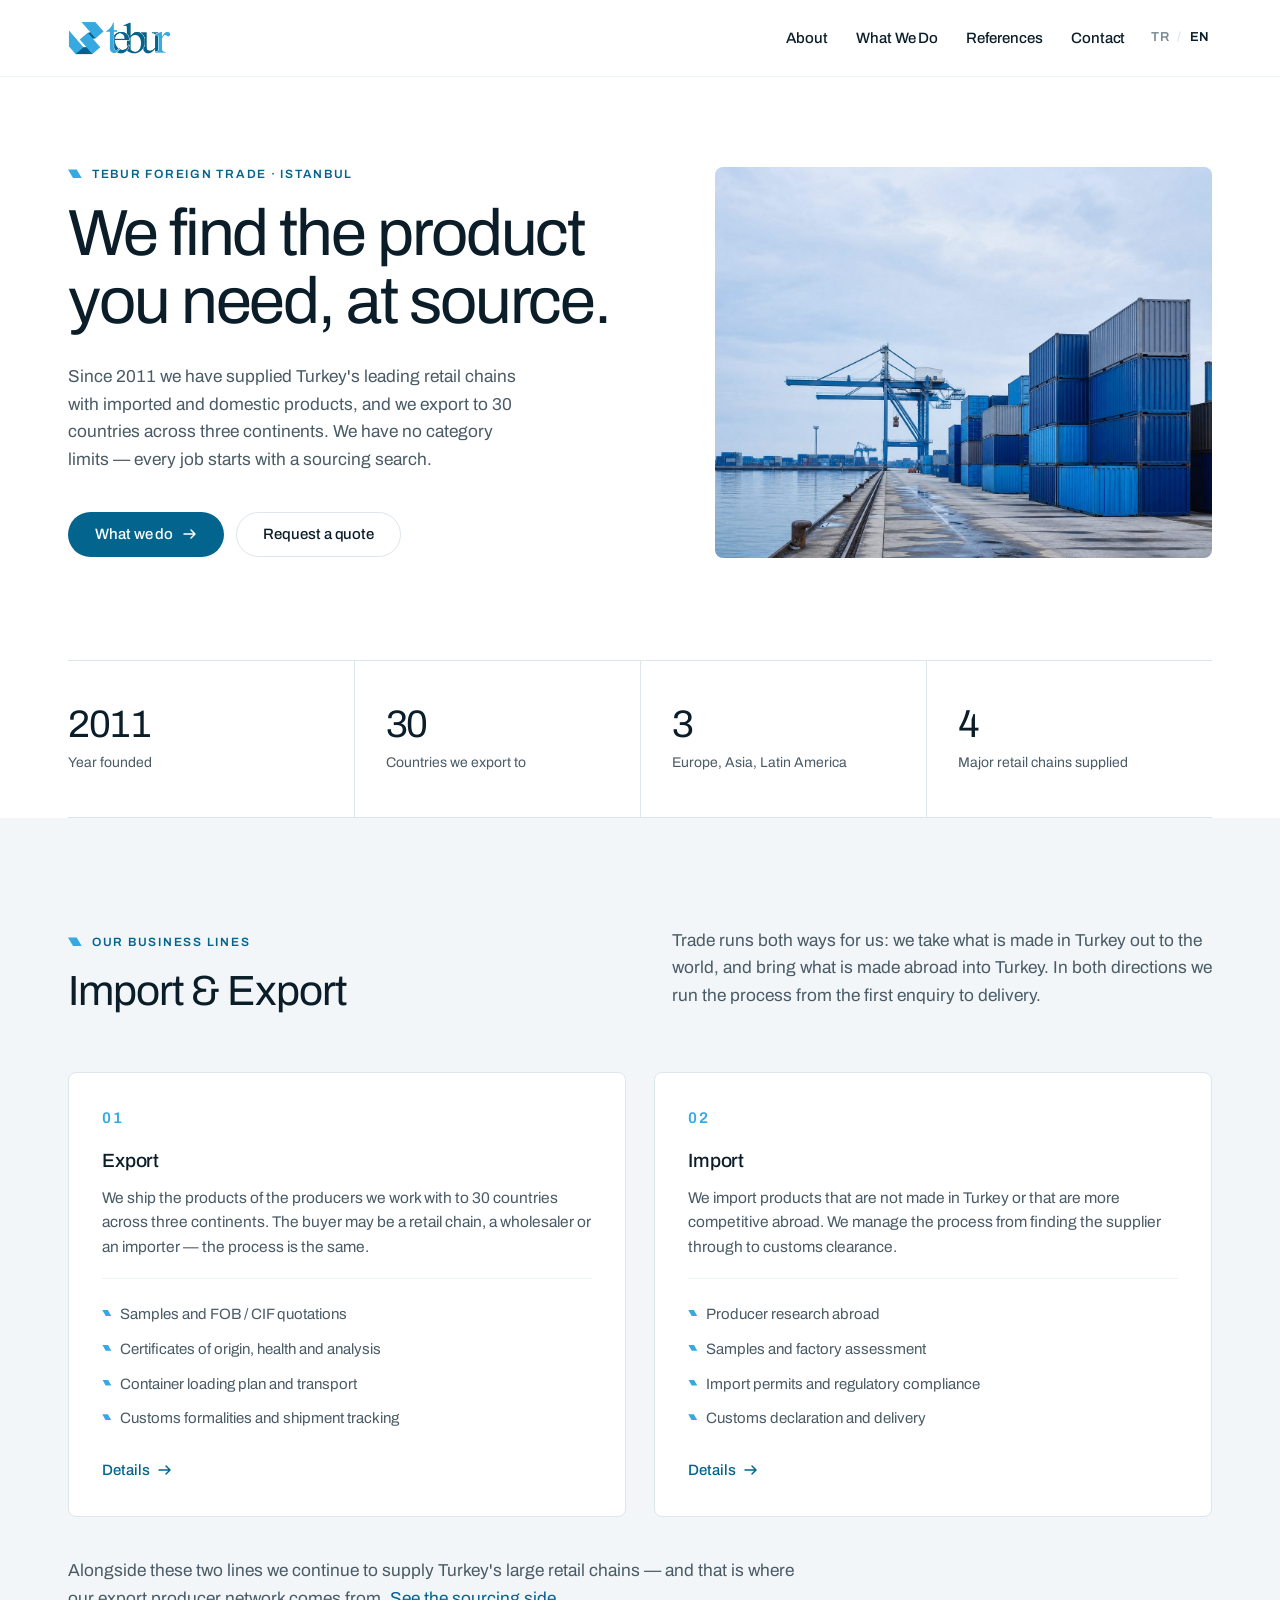
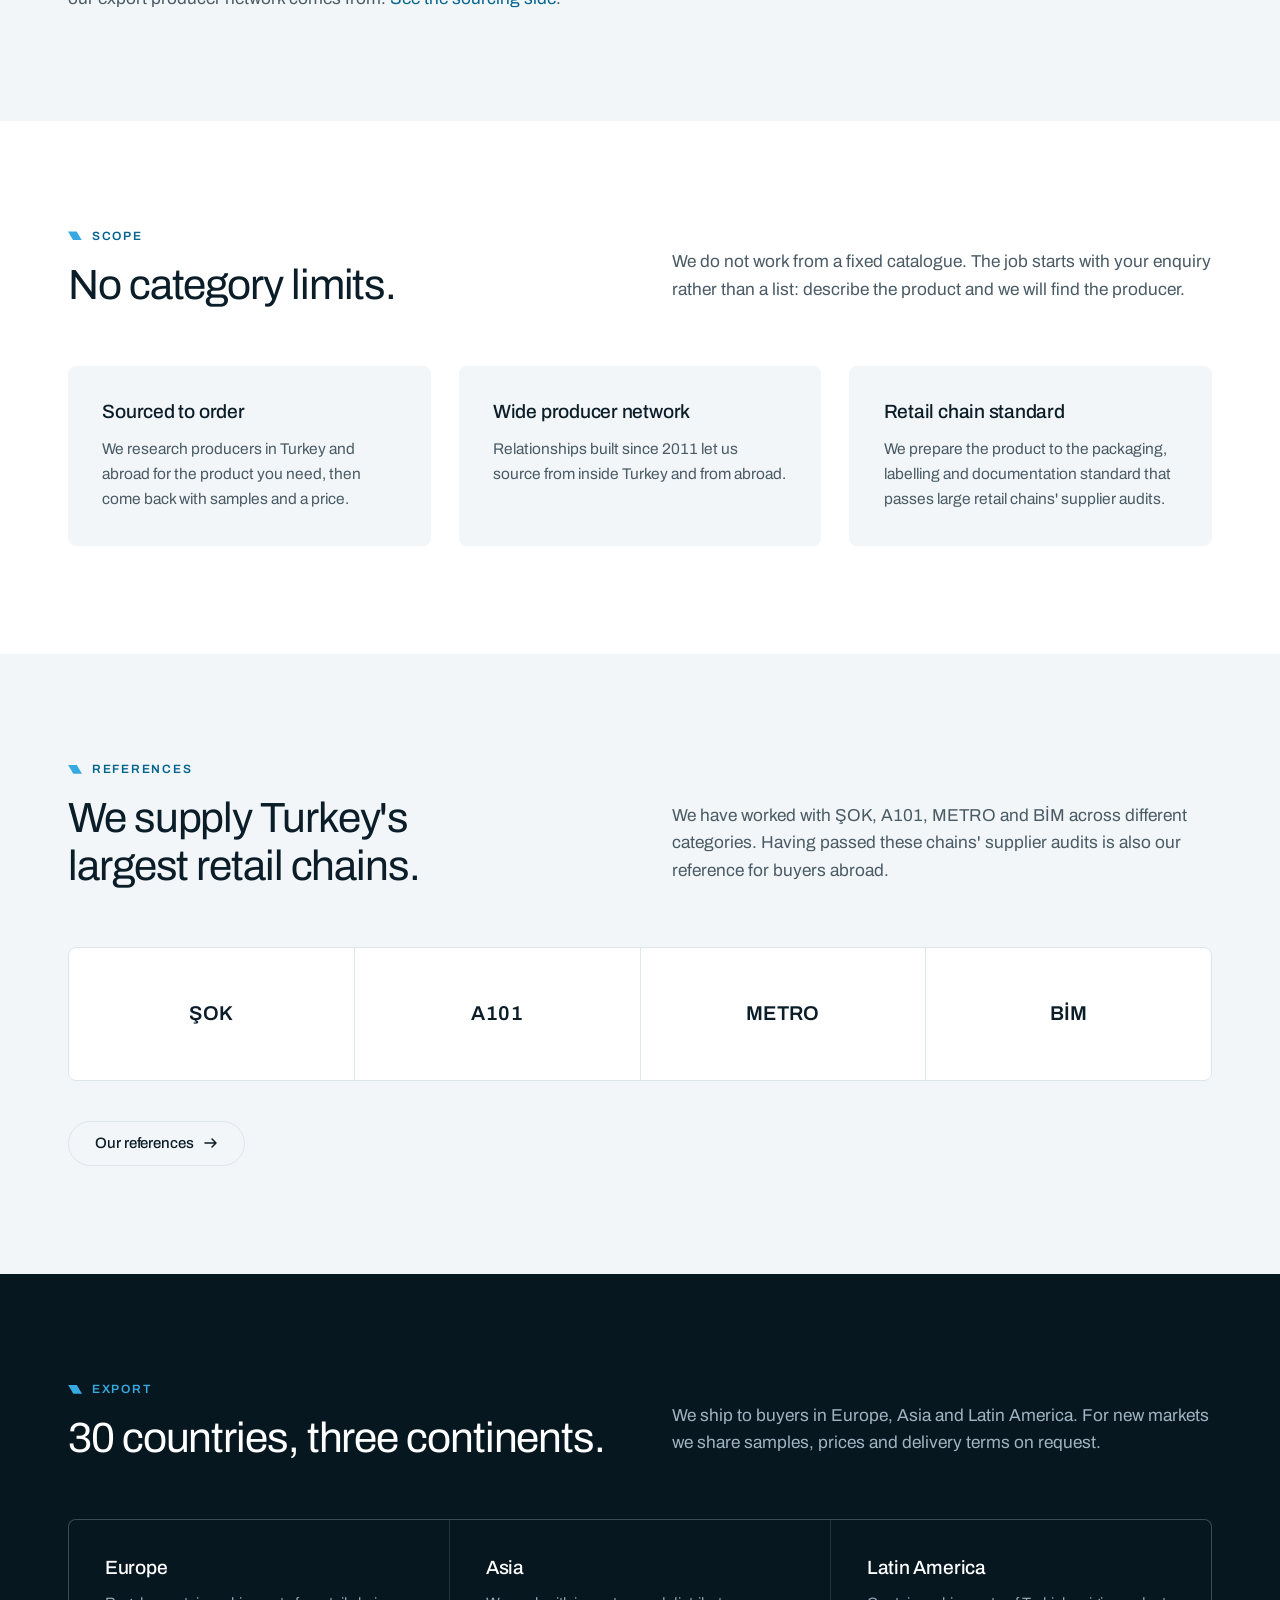
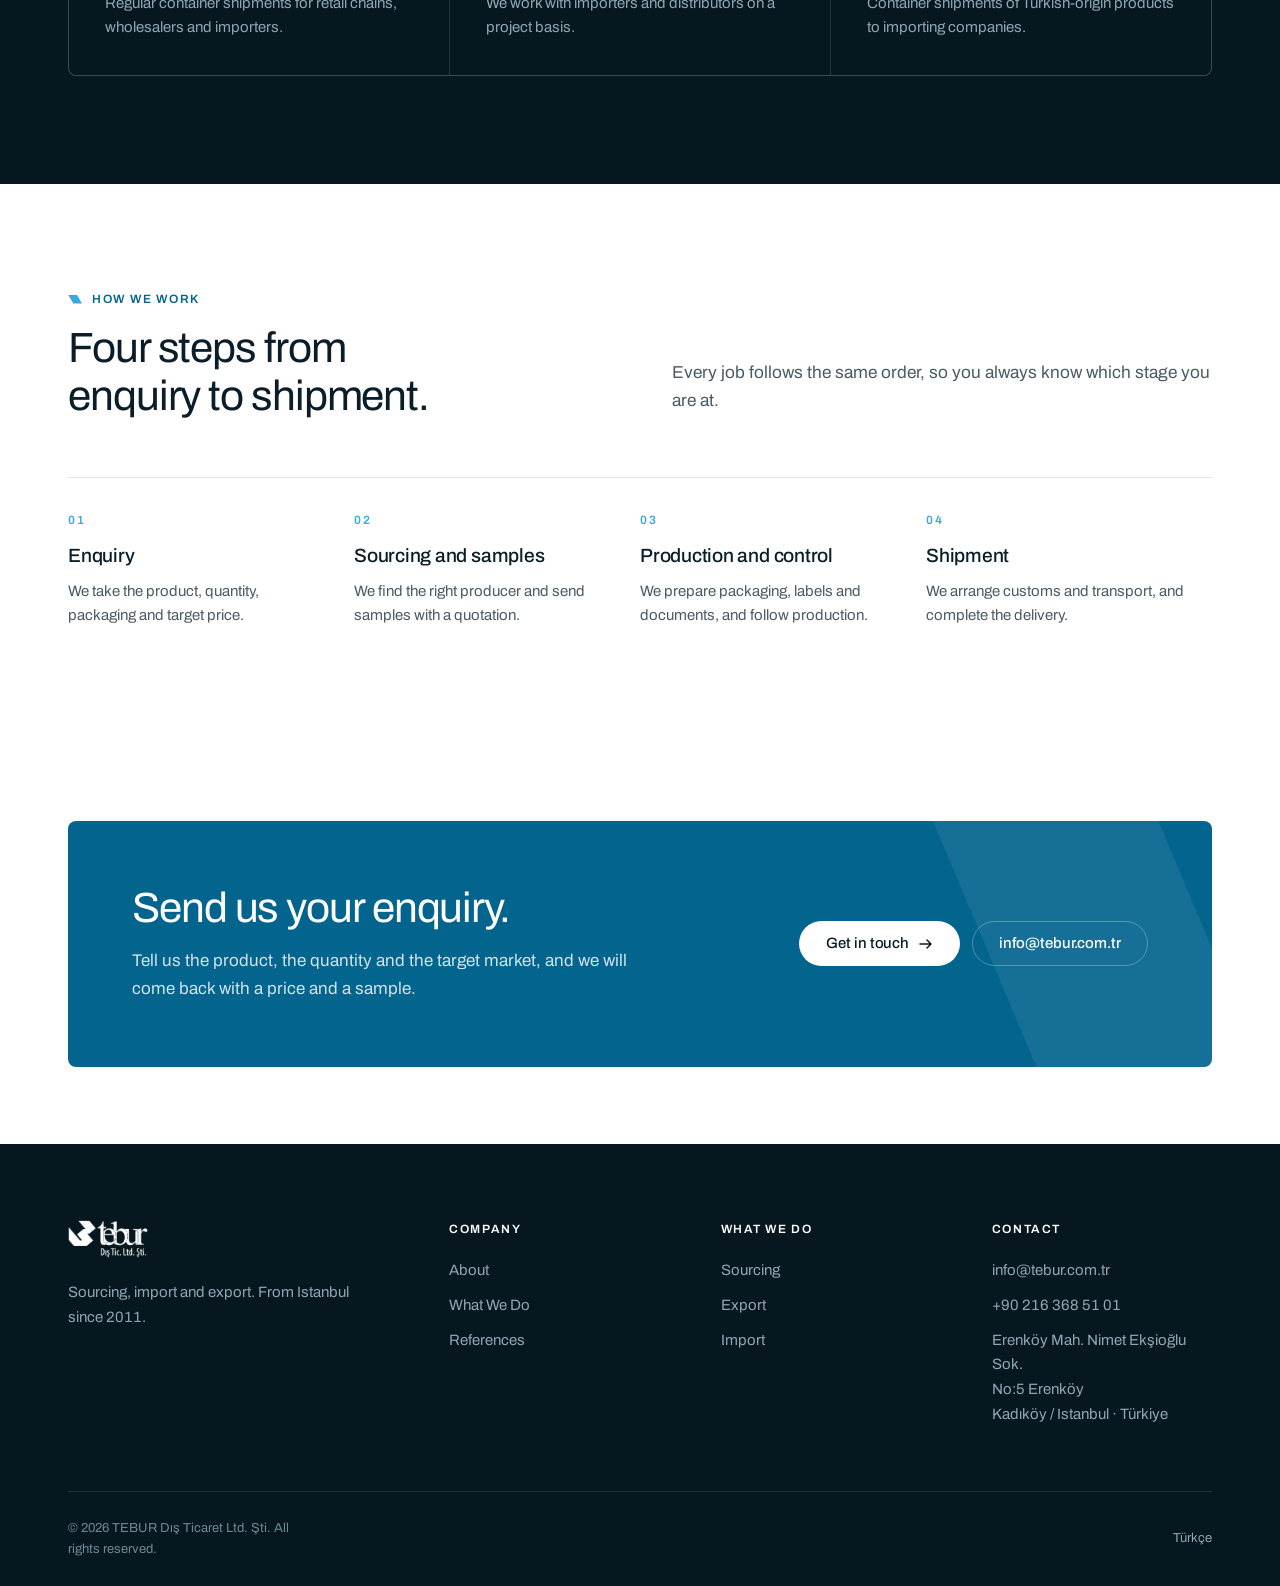
==== commit b275a1cc: "Ana sayfa: is kollari bolumu ithalat-ihracat odakli hale getirildi Baslik "Ithalat & Ihracat" oldu, " ====
--- a/en/index.html
+++ b/en/index.html
@@ -131,38 +131,45 @@
     <div class="container">
       <div class="split reveal">
         <div>
-          <p class="eyebrow">What we do</p>
-          <h2 class="h2">Three lines of business.</h2>
-        </div>
-        <p class="lead">Sourcing, export and import. All three come down to the same job: finding the right product at the right price and delivering it on the agreed date.</p>
-      </div>
-
-      <div class="grid grid--3 mt-xl reveal">
+          <p class="eyebrow">Our business lines</p>
+          <h2 class="h2">Import &amp; Export</h2>
+        </div>
+        <p class="lead">Trade runs both ways for us: we take what is made in Turkey out to the world, and bring what is made abroad into Turkey. In both directions we run the process from the first enquiry to delivery.</p>
+      </div>
+
+      <div class="grid grid--2 mt-xl reveal">
         <article class="card">
           <p class="card__index">01</p>
-          <h3 class="h3">Supply to retail chains</h3>
-          <p>We supply ŞOK, A101, METRO and BİM across a range of categories. We find the product at source and bring it up to the chain's standard — packaging and labelling included.</p>
-          <a class="link-arrow" href="what-we-do.html">Details
+          <h3 class="h3">Export</h3>
+          <p>We ship the products of the producers we work with to 30 countries across three continents. The buyer may be a retail chain, a wholesaler or an importer — the process is the same.</p>
+          <ul class="card__list">
+            <li>Samples and FOB / CIF quotations</li>
+            <li>Certificates of origin, health and analysis</li>
+            <li>Container loading plan and transport</li>
+            <li>Customs formalities and shipment tracking</li>
+          </ul>
+          <a class="link-arrow" href="what-we-do.html#export">Details
             <svg width="14" height="14" viewBox="0 0 14 14" fill="none" aria-hidden="true"><path d="M1 7h11M8 3l4 4-4 4" stroke="currentColor" stroke-width="1.5" stroke-linecap="round" stroke-linejoin="round"/></svg>
           </a>
         </article>
+
         <article class="card">
           <p class="card__index">02</p>
-          <h3 class="h3">Export</h3>
-          <p>We ship the products of the producers we work with to buyers in Europe, Asia and Latin America. To date we have shipped to 30 countries.</p>
-          <a class="link-arrow" href="what-we-do.html">Details
+          <h3 class="h3">Import</h3>
+          <p>We import products that are not made in Turkey or that are more competitive abroad. We manage the process from finding the supplier through to customs clearance.</p>
+          <ul class="card__list">
+            <li>Producer research abroad</li>
+            <li>Samples and factory assessment</li>
+            <li>Import permits and regulatory compliance</li>
+            <li>Customs declaration and delivery</li>
+          </ul>
+          <a class="link-arrow" href="what-we-do.html#import">Details
             <svg width="14" height="14" viewBox="0 0 14 14" fill="none" aria-hidden="true"><path d="M1 7h11M8 3l4 4-4 4" stroke="currentColor" stroke-width="1.5" stroke-linecap="round" stroke-linejoin="round"/></svg>
           </a>
         </article>
-        <article class="card">
-          <p class="card__index">03</p>
-          <h3 class="h3">Import</h3>
-          <p>We bring in products that are not made in Turkey or that are more competitive abroad. We handle supplier selection, customs and logistics.</p>
-          <a class="link-arrow" href="what-we-do.html">Details
-            <svg width="14" height="14" viewBox="0 0 14 14" fill="none" aria-hidden="true"><path d="M1 7h11M8 3l4 4-4 4" stroke="currentColor" stroke-width="1.5" stroke-linecap="round" stroke-linejoin="round"/></svg>
-          </a>
-        </article>
-      </div>
+      </div>
+
+      <p class="lead mt-l reveal" style="max-width:74ch">Alongside these two lines we continue to supply Turkey's large retail chains — and that is where our export producer network comes from. <a href="what-we-do.html#sourcing">See the sourcing side</a>.</p>
     </div>
   </section>
 
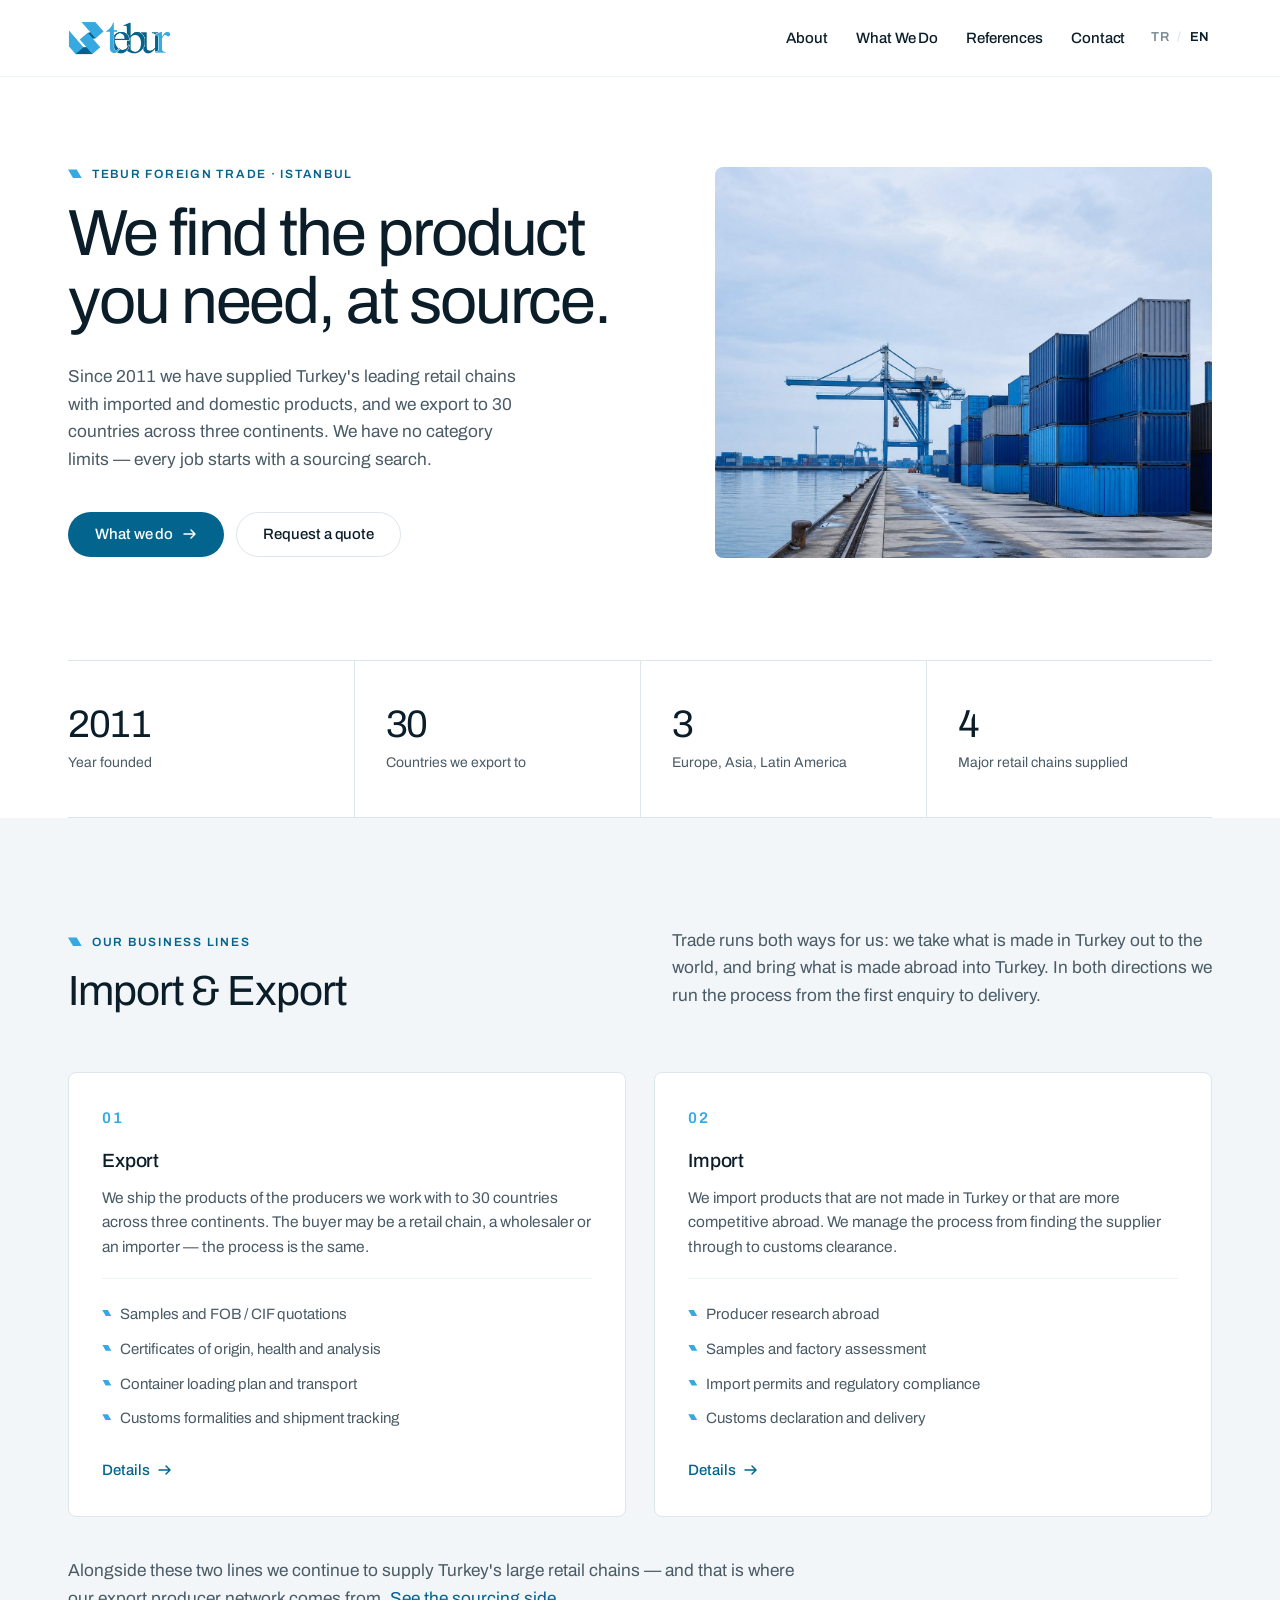
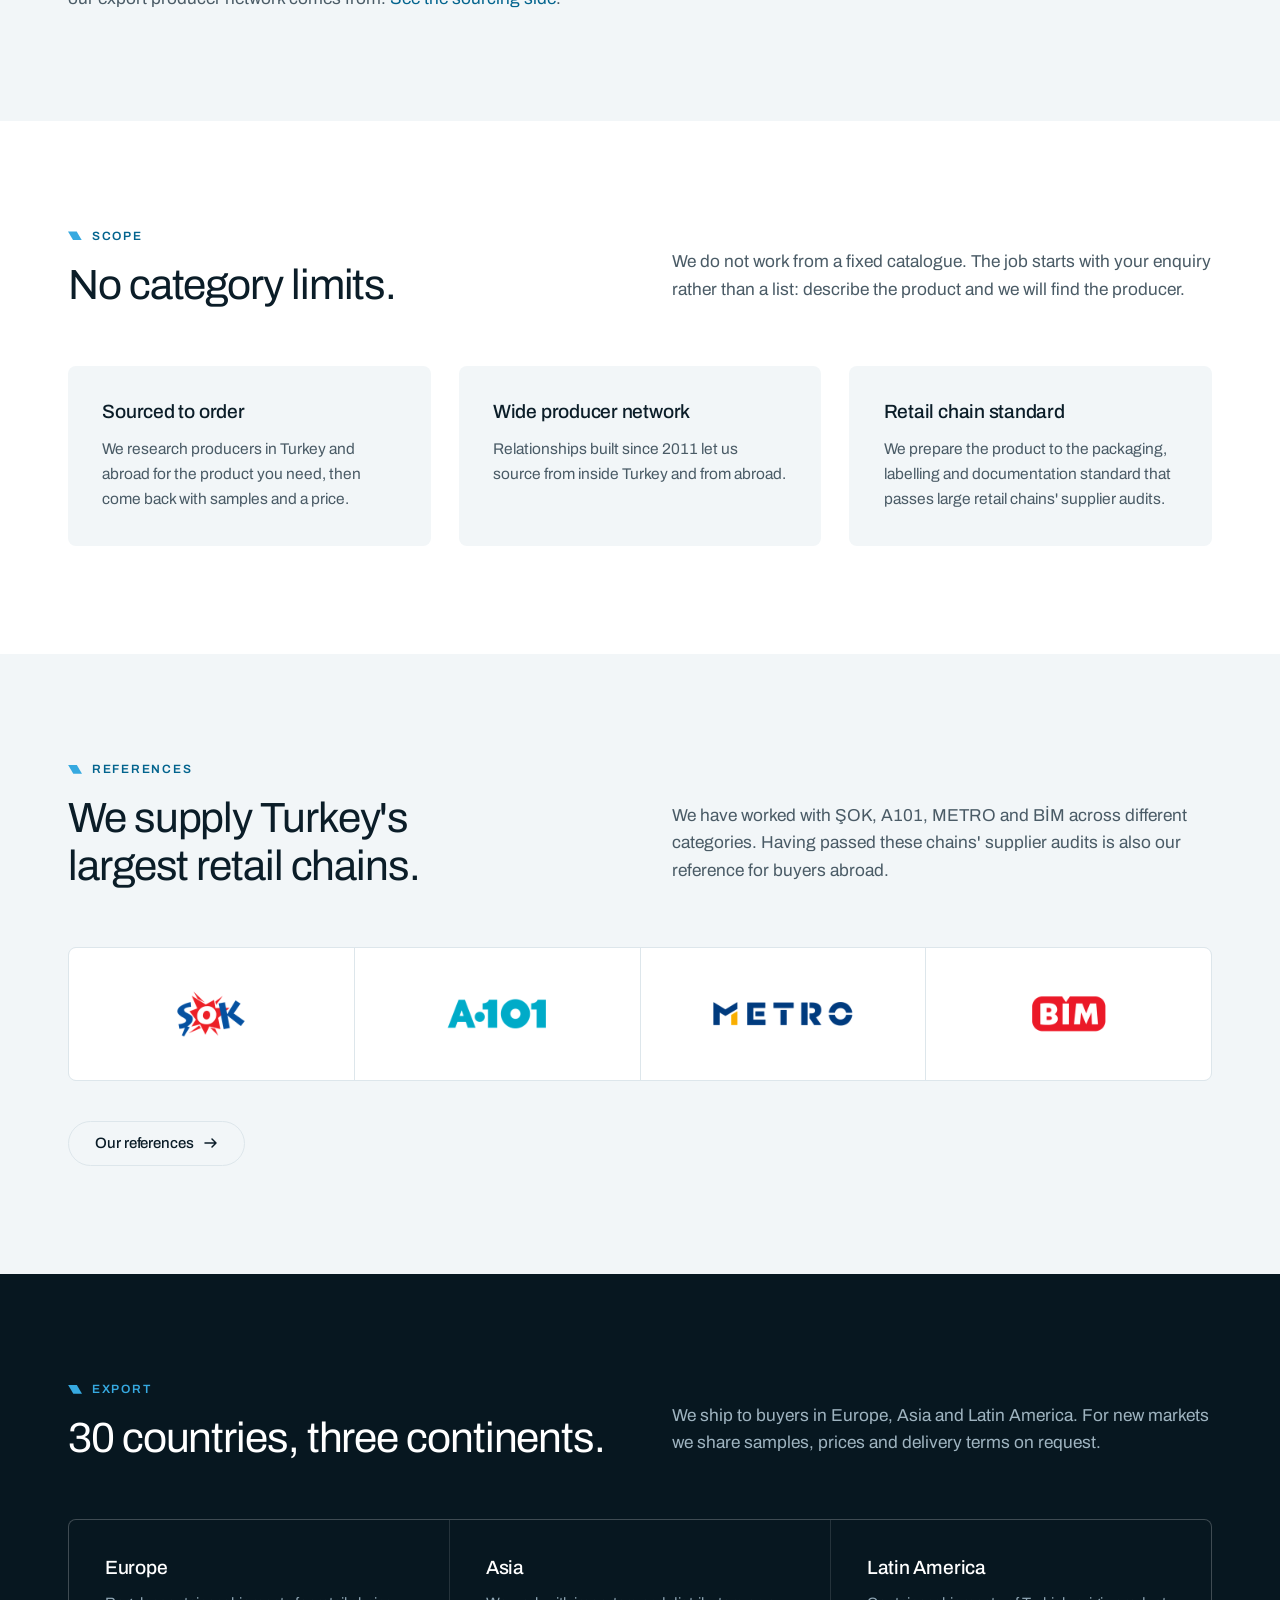
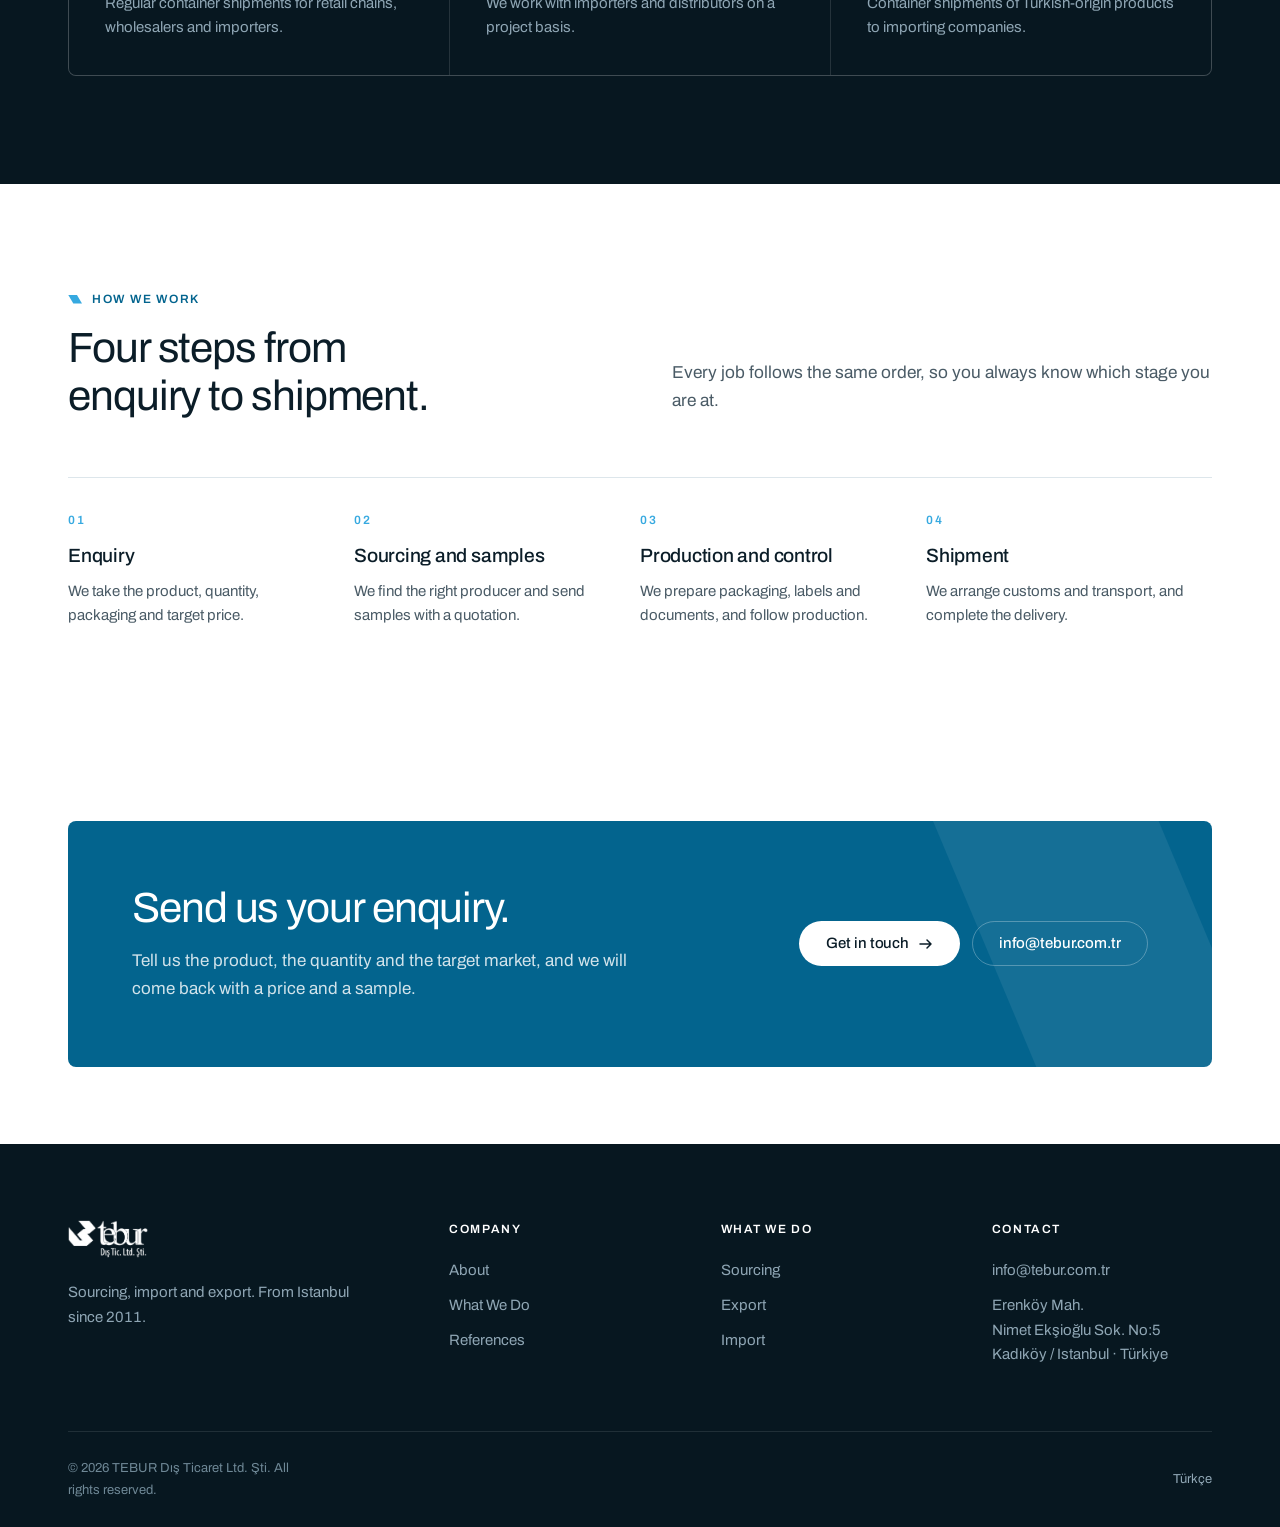
==== commit 5cff128f: "Adres bicimi duzeltildi, telefon numarasi kaldirildi Footer'da adres uc satira ayrildi ve "Erenkoy" " ====
--- a/en/index.html
+++ b/en/index.html
@@ -41,7 +41,6 @@
   "foundingDate": "2011",
   "description": "Foreign trade company providing sourcing, import and export services.",
   "email": "info@tebur.com.tr",
-  "telephone": "+90 216 368 51 01",
   "faxNumber": "+90 216 368 51 02",
   "address": {
     "@type": "PostalAddress",
@@ -333,8 +332,7 @@
         <h2>Contact</h2>
         <ul class="footer-links">
           <li><a href="mailto:info@tebur.com.tr">info@tebur.com.tr</a></li>
-          <li><a href="tel:+902163685101">+90 216 368 51 01</a></li>
-          <li>Erenköy Mah. Nimet Ekşioğlu Sok.<br>No:5 Erenköy<br>Kadıköy / Istanbul · Türkiye</li>
+          <li>Erenköy Mah.<br>Nimet Ekşioğlu Sok. No:5<br>Kadıköy / Istanbul · Türkiye</li>
         </ul>
       </div>
     </div>
--- a/assets/css/style.css
+++ b/assets/css/style.css
@@ -505,14 +505,12 @@
 }
 .refs li:hover { background: var(--mist); }
 .refs img {
-  max-height: 46px;
+  height: 56px;
   width: auto;
   object-fit: contain;
-  filter: grayscale(1);
-  opacity: 0.72;
-  transition: filter 0.28s var(--ease), opacity 0.28s var(--ease);
-}
-.refs li:hover img { filter: grayscale(0); opacity: 1; }
+  transition: transform 0.3s var(--ease);
+}
+.refs li:hover img { transform: scale(1.04); }
 /* Logo dosyası yoksa markanın adı tipografik olarak görünür */
 .refs__name {
   font-size: 1.25rem;
